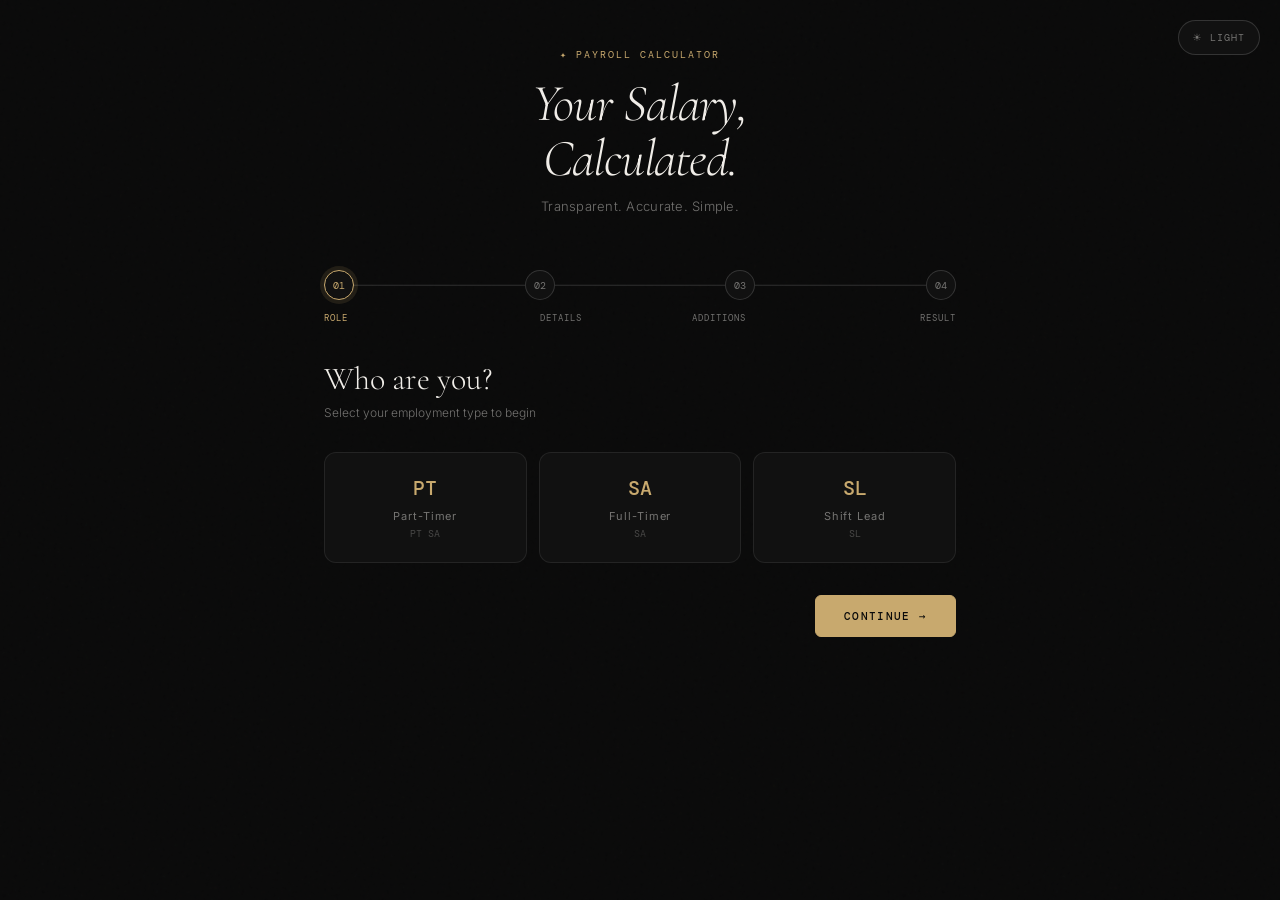
==== index.html @ e6679d88 "." ====
<!doctype html>
<html lang="ka" data-theme="dark">
  <head>
    <meta charset="UTF-8" />
    <meta name="viewport" content="width=device-width, initial-scale=1.0" />
    <title>Salary Calculator</title>
    <link href="styles.css" rel="stylesheet" />
    <script src="main.js"></script>
    <link
      href="https://fonts.googleapis.com/css2?family=DM+Mono:ital,wght@0,300;0,400;0,500;1,300&family=Cormorant+Garamond:ital,wght@0,300;0,400;0,600;1,300;1,400&family=Inter:wght@300;400;500&display=swap"
      rel="stylesheet"
    />
    <!-- <style>
  /* *, *::before, *::after { box-sizing: border-box; margin: 0; padding: 0; }

  /* ── DARK THEME ── */
  [data-theme="dark"] {
    --bg: #0a0a0a;
    --surface: #111111;
    --surface2: #181818;
    --border: rgba(255,255,255,0.08);
    --border2: rgba(255,255,255,0.15);
    --text: #f0ede8;
    --muted: rgba(240,237,232,0.45);
    --accent: #c8a96e;
    --accent-dim: rgba(200,169,110,0.12);
    --accent-border: rgba(200,169,110,0.3);
    --accent-text: #0a0a0a;
    --danger: #e06060;
    --success: #6ec88a;
    --toggle-bg: #222;
    --input-bg: #111111;
    --result-final-bg: #181818;
    --result-final-border: rgba(200,169,110,0.25);
  }

  /* ── LIGHT THEME ── */
  [data-theme="light"] {
    --bg: #f7f5f0;
    --surface: #ffffff;
    --surface2: #f0ede6;
    --border: rgba(0,0,0,0.08);
    --border2: rgba(0,0,0,0.16);
    --text: #1a1814;
    --muted: rgba(26,24,20,0.45);
    --accent: #9e7a3f;
    --accent-dim: rgba(158,122,63,0.10);
    --accent-border: rgba(158,122,63,0.3);
    --accent-text: #ffffff;
    --danger: #c0392b;
    --success: #27704a;
    --toggle-bg: #e8e4dc;
    --input-bg: #ffffff;
    --result-final-bg: #fdf9f2;
    --result-final-border: rgba(158,122,63,0.25);
  }

  html { font-size: 16px; }
  body {
    background: var(--bg);
    color: var(--text);
    font-family: 'Inter', sans-serif;
    min-height: 100vh;
    overflow-x: hidden;
    transition: background 0.3s ease, color 0.3s ease;
  }

  /* grain overlay */
  body::before {
    content: '';
    position: fixed; inset: 0; pointer-events: none; z-index: 0;
    background-image: url("data:image/svg+xml,%3Csvg viewBox='0 0 256 256' xmlns='http://www.w3.org/2000/svg'%3E%3Cfilter id='noise'%3E%3CfeTurbulence type='fractalNoise' baseFrequency='0.9' numOctaves='4' stitchTiles='stitch'/%3E%3C/filter%3E%3Crect width='100%25' height='100%25' filter='url(%23noise)' opacity='0.035'/%3E%3C/svg%3E");
    opacity: 0.5;
  }

  .app {
    max-width: 680px;
    margin: 0 auto;
    padding: 48px 24px 80px;
    position: relative;
    z-index: 1;
  }

  /* ── THEME TOGGLE ── */
  .theme-toggle {
    position: fixed;
    top: 20px; right: 20px;
    z-index: 100;
    background: var(--surface);
    border: 1px solid var(--border2);
    border-radius: 100px;
    padding: 8px 14px;
    display: flex;
    align-items: center;
    gap: 8px;
    cursor: pointer;
    font-family: 'DM Mono', monospace;
    font-size: 10px;
    letter-spacing: 0.1em;
    color: var(--muted);
    transition: all 0.2s ease;
    user-select: none;
  }
  .theme-toggle:hover { border-color: var(--accent-border); color: var(--accent); }
  .theme-toggle-icon { font-size: 13px; }

  /* ── HEADER ── */
  .header { text-align: center; margin-bottom: 56px; }
  .header-eyebrow {
    font-family: 'DM Mono', monospace;
    font-size: 10px; letter-spacing: 0.2em;
    color: var(--accent); text-transform: uppercase; margin-bottom: 16px;
  }
  .header-title {
    font-family: 'Cormorant Garamond', Georgia, serif;
    font-size: 52px; font-weight: 300; font-style: italic;
    line-height: 1.05; color: var(--text); letter-spacing: -0.02em;
  }
  .header-subtitle {
    margin-top: 12px; font-size: 13px;
    color: var(--muted); font-weight: 300; letter-spacing: 0.02em;
  }

  /* ── PROGRESS ── */
  .progress-bar {
    display: flex; align-items: center;
    margin-bottom: 12px; position: relative;
  }
  .progress-bar::before {
    content: ''; position: absolute;
    top: 50%; left: 0; right: 0; height: 1px;
    background: var(--border); transform: translateY(-50%); z-index: 0;
  }
  .step-dot {
    width: 30px; height: 30px; border-radius: 50%;
    border: 1px solid var(--border2); background: var(--surface);
    display: flex; align-items: center; justify-content: center;
    font-family: 'DM Mono', monospace; font-size: 10px; color: var(--muted);
    position: relative; z-index: 1; flex-shrink: 0;
    transition: all 0.3s ease;
    cursor: default;
  }
  .step-dot.clickable {
    cursor: pointer;
  }
  .step-dot.clickable:hover {
    border-color: var(--accent-border);
    color: var(--accent);
  }
  .step-dot.active {
    border-color: var(--accent); color: var(--accent);
    box-shadow: 0 0 0 4px var(--accent-dim);
  }
  .step-dot.done {
    border-color: var(--accent); background: var(--accent); color: var(--accent-text);
    cursor: pointer;
  }
  .step-line {
    flex: 1; height: 1px; background: var(--border);
    position: relative; z-index: 0; transition: background 0.3s ease;
  }
  .step-line.done { background: var(--accent-border); }
  .step-labels {
    display: flex; justify-content: space-between;
    margin-bottom: 36px;
  }
  .step-label {
    font-family: 'DM Mono', monospace; font-size: 9px;
    letter-spacing: 0.12em; color: var(--muted);
    text-transform: uppercase; text-align: center;
    flex: 1; transition: color 0.3s ease; cursor: default;
  }
  .step-label.clickable { cursor: pointer; }
  .step-label.clickable:hover { color: var(--accent); }
  .step-label.active { color: var(--accent); }
  .step-label:first-child { text-align: left; }
  .step-label:last-child { text-align: right; }

  /* ── STEPS ── */
  .step { display: none; animation: fadeUp 0.35s ease; }
  .step.active { display: block; }
  @keyframes fadeUp {
    from { opacity: 0; transform: translateY(12px); }
    to   { opacity: 1; transform: translateY(0); }
  }

  .step-title {
    font-family: 'Cormorant Garamond', Georgia, serif;
    font-size: 32px; font-weight: 300; color: var(--text);
    margin-bottom: 6px; line-height: 1.2;
  }
  .step-hint { font-size: 12px; color: var(--muted); margin-bottom: 32px; font-weight: 300; }

  /* ── ROLE CARDS ── */
  .option-grid { display: grid; grid-template-columns: repeat(3, 1fr); gap: 12px; margin-bottom: 32px; }
  .option-card {
    padding: 22px 16px; border: 1px solid var(--border);
    border-radius: 12px; background: var(--surface);
    cursor: pointer; text-align: center;
    transition: all 0.2s ease; position: relative; overflow: hidden;
  }
  .option-card::before {
    content: ''; position: absolute; inset: 0;
    background: var(--accent-dim); opacity: 0; transition: opacity 0.2s ease;
  }
  .option-card:hover { border-color: var(--border2); }
  .option-card:hover::before { opacity: 0.6; }
  .option-card.selected { border-color: var(--accent); background: var(--surface2); }
  .option-card.selected::before { opacity: 1; }
  .option-badge {
    font-family: 'DM Mono', monospace; font-size: 20px; font-weight: 500;
    color: var(--accent); display: block; margin-bottom: 8px; position: relative;
  }
  .option-label { font-size: 11px; color: var(--muted); letter-spacing: 0.08em; position: relative; }
  .option-sublabel { font-size: 10px; color: var(--muted); opacity: 0.55; margin-top: 4px; font-family: 'DM Mono', monospace; position: relative; }

  /* ── FIELDS ── */
  .field-group { margin-bottom: 24px; }
  .field-label {
    font-family: 'DM Mono', monospace; font-size: 10px;
    letter-spacing: 0.15em; color: var(--muted);
    text-transform: uppercase; display: block; margin-bottom: 10px;
  }
  .field-row { display: flex; gap: 12px; align-items: center; }

  input[type="number"], select {
    background: var(--input-bg);
    border: 1px solid var(--border2);
    border-radius: 6px; color: var(--text);
    font-family: 'DM Mono', monospace; font-size: 14px;
    padding: 10px 14px; width: 100%; outline: none;
    transition: border-color 0.2s ease, background 0.3s ease;
    -moz-appearance: textfield;
  }
  input[type="number"]::-webkit-outer-spin-button,
  input[type="number"]::-webkit-inner-spin-button { -webkit-appearance: none; }
  input[type="number"]:focus, select:focus { border-color: var(--accent); }
  input[type="number"]::placeholder { color: var(--muted); opacity: 0.7; }

  select {
    -webkit-appearance: none; appearance: none;
    background-image: url("data:image/svg+xml,%3Csvg xmlns='http://www.w3.org/2000/svg' width='12' height='8' viewBox='0 0 12 8'%3E%3Cpath d='M1 1l5 5 5-5' stroke='%23c8a96e' stroke-width='1.5' fill='none' stroke-linecap='round'/%3E%3C/svg%3E");
    background-repeat: no-repeat; background-position: right 14px center; cursor: pointer;
  }
  select option { background: var(--surface); }

  /* ── MONTH GRID ── */
  .month-selector { display: grid; grid-template-columns: repeat(4, 1fr); gap: 8px; margin-bottom: 28px; }
  .month-btn {
    padding: 11px 4px; border: 1px solid var(--border);
    border-radius: 6px; background: var(--surface);
    color: var(--muted); font-family: 'DM Mono', monospace;
    font-size: 9px; letter-spacing: 0.06em;
    text-align: center; cursor: pointer; transition: all 0.2s ease;
  }
  .month-btn:hover { border-color: var(--border2); color: var(--text); }
  .month-btn.selected { border-color: var(--accent); color: var(--accent); background: var(--accent-dim); }
  .month-btn .hours { display: block; font-size: 8px; opacity: 0.5; margin-top: 3px; }

  /* ── DIVIDER ── */
  .divider { border: none; border-top: 1px solid var(--border); margin: 28px 0; }

  /* ── TOGGLES ── */
  .toggle-row {
    display: flex; align-items: center; justify-content: space-between;
    padding: 14px 16px; border: 1px solid var(--border);
    border-radius: 6px; background: var(--surface);
    margin-bottom: 10px; cursor: pointer; transition: border-color 0.2s ease;
  }
  .toggle-row:hover { border-color: var(--border2); }
  .toggle-row.active { border-color: var(--accent-border); }
  .toggle-left { display: flex; flex-direction: column; gap: 2px; }
  .toggle-name { font-size: 13px; color: var(--text); font-weight: 400; }
  .toggle-meta { font-size: 10px; color: var(--muted); font-family: 'DM Mono', monospace; }
  .toggle-switch {
    width: 38px; height: 22px; border-radius: 11px;
    border: 1px solid var(--border2); background: var(--toggle-bg);
    position: relative; flex-shrink: 0; transition: all 0.2s ease;
  }
  .toggle-switch::after {
    content: ''; position: absolute;
    width: 16px; height: 16px; border-radius: 50%;
    background: var(--muted); top: 2px; left: 2px; transition: all 0.2s ease;
  }
  .toggle-row.active .toggle-switch { background: var(--accent-dim); border-color: var(--accent); }
  .toggle-row.active .toggle-switch::after { left: 18px; background: var(--accent); }

  /* ── ADDITIONS GRID ── */
  .additions-grid { display: grid; grid-template-columns: 1fr 1fr; gap: 12px; margin-bottom: 28px; }
  .addition-field {
    background: var(--surface); border: 1px solid var(--border);
    border-radius: 6px; padding: 14px; transition: border-color 0.2s ease;
  }
  .addition-field:focus-within { border-color: var(--accent-border); }
  .addition-field label {
    font-family: 'DM Mono', monospace; font-size: 9px;
    letter-spacing: 0.12em; color: var(--muted);
    text-transform: uppercase; display: block; margin-bottom: 6px;
  }
  .addition-field .rate { font-size: 9px; color: var(--accent); font-family: 'DM Mono', monospace; margin-bottom: 8px; display: block; }
  .addition-field input {
    border: none; background: transparent; padding: 0;
    font-size: 16px; font-weight: 300; width: 100%;
  }
  .addition-field input:focus { border: none; outline: none; }

  /* ── BUTTONS ── */
  .btn {
    display: inline-flex; align-items: center; gap: 8px;
    padding: 13px 28px; border-radius: 6px;
    font-family: 'DM Mono', monospace; font-size: 11px;
    letter-spacing: 0.12em; text-transform: uppercase;
    cursor: pointer; transition: all 0.2s ease; border: 1px solid;
  }
  .btn-primary { background: var(--accent); border-color: var(--accent); color: var(--accent-text); font-weight: 500; }
  .btn-primary:hover { opacity: 0.88; }
  .btn-primary:active { transform: scale(0.98); }
  .btn-ghost { background: transparent; border-color: var(--border2); color: var(--muted); }
  .btn-ghost:hover { color: var(--text); border-color: var(--accent-border); }
  .btn-row { display: flex; gap: 12px; margin-top: 8px; justify-content: flex-end; }

  /* ── RESULT CARD ── */
  .result-card {
    background: var(--surface); border: 1px solid var(--border);
    border-radius: 12px; overflow: hidden; margin-bottom: 20px;
  }
  .result-header {
    padding: 24px 24px 20px; border-bottom: 1px solid var(--border);
    display: flex; justify-content: space-between; align-items: flex-start;
  }
  .result-label {
    font-family: 'DM Mono', monospace; font-size: 10px;
    letter-spacing: 0.15em; color: var(--muted);
    text-transform: uppercase; margin-bottom: 4px;
  }
  .result-net-amount {
    font-family: 'Cormorant Garamond', Georgia, serif;
    font-size: 58px; font-weight: 300; font-style: italic;
    color: var(--accent); line-height: 1; letter-spacing: -0.02em;
  }
  .result-net-currency { font-size: 26px; margin-right: 3px; font-style: normal; }
  .result-gross {
    font-family: 'DM Mono', monospace; font-size: 11px;
    color: var(--muted); opacity: 0.45; margin-top: 7px;
    letter-spacing: 0.04em;
  }
  .result-body { padding: 20px 24px; }
  .result-row {
    display: flex; justify-content: space-between; align-items: center;
    padding: 8px 0; border-bottom: 1px solid var(--border);
  }
  .result-row:last-child { border-bottom: none; }
  .result-row-label { font-size: 12px; color: var(--muted); }
  .result-row-val { font-family: 'DM Mono', monospace; font-size: 12px; color: var(--text); }
  .result-row-val.negative { color: var(--danger); }
  .result-row-val.positive { color: var(--success); }

  /* Final amount row — styled to match the site */
  .result-final-row {
    margin-top: 12px;
    padding: 16px 20px;
    background: var(--result-final-bg);
    border: 1px solid var(--result-final-border);
    border-radius: 8px;
    display: flex; justify-content: space-between; align-items: center;
  }
  .result-final-label {
    font-family: 'DM Mono', monospace;
    font-size: 10px; letter-spacing: 0.15em;
    text-transform: uppercase; color: var(--muted);
  }
  .result-final-value {
    font-family: 'Cormorant Garamond', Georgia, serif;
    font-size: 28px; font-weight: 400; font-style: italic;
    color: var(--accent); letter-spacing: -0.01em;
  }

  /* ── CHIPS ── */
  .summary-chips { display: flex; flex-wrap: wrap; gap: 8px; margin-bottom: 24px; }
  .chip {
    padding: 6px 12px; border: 1px solid var(--border);
    border-radius: 100px; font-family: 'DM Mono', monospace;
    font-size: 10px; color: var(--muted); background: var(--surface); letter-spacing: 0.05em;
  }
  .chip.accent { border-color: var(--accent-border); color: var(--accent); background: var(--accent-dim); }

  /* ── PAYMENT INFO ── */
  .payment-info {
    background: var(--surface2); border: 1px solid var(--border);
    border-radius: 6px; padding: 16px 20px;
    display: flex; align-items: center; gap: 16px; margin-bottom: 20px;
  }
  .payment-icon { font-size: 20px; flex-shrink: 0; }
  .payment-date { font-family: 'Cormorant Garamond', Georgia, serif; font-size: 22px; font-weight: 400; color: var(--accent); }
  .payment-desc { font-size: 11px; color: var(--muted); margin-top: 2px; }

  /* ── EDIT SECTION ── */
  .edit-section {
    background: var(--surface); border: 1px solid var(--border);
    border-radius: 12px; padding: 20px 24px; margin-bottom: 20px;
  }
  .edit-section-title {
    font-family: 'DM Mono', monospace; font-size: 10px;
    letter-spacing: 0.15em; text-transform: uppercase;
    color: var(--muted); margin-bottom: 16px;
  }

  /* ── NOTE BOX ── */
  .note-box {
    background: var(--accent-dim); border: 1px solid var(--accent-border);
    border-radius: 6px; padding: 12px 16px;
    font-size: 11px; color: var(--accent); margin-bottom: 20px; line-height: 1.6;
  }

  .error { font-size: 11px; color: var(--danger); margin-top: 6px; font-family: 'DM Mono', monospace; } */
</style> -->
  </head>
  <body>
    <button class="theme-toggle" onclick="toggleTheme()" id="themeBtn">
      <span class="theme-toggle-icon" id="themeIcon">☀</span>
      <span id="themeLabel">LIGHT</span>
    </button>

    <div class="app">
      <div class="header">
        <div class="header-eyebrow">✦ Payroll Calculator</div>
        <div class="header-title">Your Salary,<br />Calculated.</div>
        <div class="header-subtitle">Transparent. Accurate. Simple.</div>
      </div>

      <div class="progress-bar">
        <div class="step-dot active" id="dot0" onclick="dotClick(0)">01</div>
        <div class="step-line" id="line0"></div>
        <div class="step-dot" id="dot1" onclick="dotClick(1)">02</div>
        <div class="step-line" id="line1"></div>
        <div class="step-dot" id="dot2" onclick="dotClick(2)">03</div>
        <div class="step-line" id="line2"></div>
        <div class="step-dot" id="dot3" onclick="dotClick(3)">04</div>
      </div>
      <div class="step-labels">
        <span class="step-label active" id="lbl0" onclick="dotClick(0)"
          >Role</span
        >
        <span class="step-label" id="lbl1" onclick="dotClick(1)">Details</span>
        <span class="step-label" id="lbl2" onclick="dotClick(2)"
          >Additions</span
        >
        <span class="step-label" id="lbl3" onclick="dotClick(3)">Result</span>
      </div>

      <!-- STEP 1: Role -->
      <div class="step active" id="step0">
        <div class="step-title">Who are you?</div>
        <div class="step-hint">Select your employment type to begin</div>
        <div class="option-grid">
          <div class="option-card" data-role="PT SA" onclick="selectRole(this)">
            <span class="option-badge">PT</span>
            <div class="option-label">Part-Timer</div>
            <div class="option-sublabel">PT SA</div>
          </div>
          <div class="option-card" data-role="SA" onclick="selectRole(this)">
            <span class="option-badge">SA</span>
            <div class="option-label">Full-Timer</div>
            <div class="option-sublabel">SA</div>
          </div>
          <div class="option-card" data-role="SL" onclick="selectRole(this)">
            <span class="option-badge">SL</span>
            <div class="option-label">Shift Lead</div>
            <div class="option-sublabel">SL</div>
          </div>
        </div>
        <div id="roleErr" class="error" style="display: none">
          Please select your role
        </div>
        <div class="btn-row">
          <button class="btn btn-primary" onclick="goStep(1)">
            Continue →
          </button>
        </div>
      </div>

      <!-- STEP 2: Details -->
      <div class="step" id="step1">
        <div class="step-title">Your Details</div>
        <div class="step-hint">Select your work month and seniority</div>
        <div class="field-group">
          <label class="field-label">Months at company</label>
          <div class="field-row">
            <input
              type="number"
              id="months"
              placeholder="e.g. 8"
              min="0"
              max="240"
              style="max-width: 160px"
            />
            <span
              style="
                font-size: 12px;
                color: var(--muted);
                font-family: &quot;DM Mono&quot;, monospace;
              "
              id="tierLabel"
            ></span>
          </div>
        </div>
        <div class="field-group">
          <label class="field-label">Calculating salary for</label>
          <div class="month-selector" id="monthGrid"></div>
        </div>
        <div id="detailErr" class="error" style="display: none">
          Please fill in all fields
        </div>
        <div class="btn-row">
          <button class="btn btn-ghost" onclick="setStep(0)">← Back</button>
          <button class="btn btn-primary" onclick="goStep(2)">
            Continue →
          </button>
        </div>
      </div>

      <!-- STEP 3: Additions -->
      <div class="step" id="step2">
        <div class="step-title">Additions & Benefits</div>
        <div class="step-hint">
          Enter hours for each addition type — leave blank or enter 0 if not
          applicable
        </div>
        <div class="field-group">
          <label class="field-label">Insurance</label>
          <div class="toggle-row" id="insToggle" onclick="toggleIns()">
            <div class="toggle-left">
              <span class="toggle-name">XL Insurance</span
              ><span class="toggle-meta">−33.00 GEL / month</span>
            </div>
            <div class="toggle-switch"></div>
          </div>
        </div>
        <div class="field-group">
          <label class="field-label">FitPass</label>
          <div class="toggle-row" style="justify-content: space-between">
            <div class="toggle-left">
              <span class="toggle-name">FitPass Subscriptions</span
              ><span class="toggle-meta"
                >−88.00 GEL / subscription / month</span
              >
            </div>
            <div class="fitpass-control">
              <button class="fitpass-btn" onclick="decrementFitpass()">
                −
              </button>
              <input
                type="number"
                id="fitpassCount"
                placeholder="0"
                min="0"
                style="
                  width: 50px;
                  flex-shrink: 0;
                  border: 1px solid var(--border2);
                  border-radius: 6px;
                  padding: 8px 4px;
                  background: var(--input-bg);
                  color: var(--text);
                  font-family: &quot;DM Mono&quot;, monospace;
                  text-align: center;
                "
              />
              <button class="fitpass-btn" onclick="incrementFitpass()">
                +
              </button>
            </div>
          </div>
        </div>
        <div class="field-group">
          <label class="field-label">Snap</label>
          <div class="toggle-row" style="justify-content: space-between">
            <div class="toggle-left">
              <span class="toggle-name">Snap Subscriptions</span
              ><span class="toggle-meta"
                >−149.00 GEL / subscription / month</span
              >
            </div>
            <div class="fitpass-control">
              <button class="fitpass-btn" onclick="decrementSnap()">−</button>
              <input
                type="number"
                id="snapCount"
                placeholder="0"
                min="0"
                style="
                  width: 50px;
                  flex-shrink: 0;
                  border: 1px solid var(--border2);
                  border-radius: 6px;
                  padding: 8px 4px;
                  background: var(--input-bg);
                  color: var(--text);
                  font-family: &quot;DM Mono&quot;, monospace;
                  text-align: center;
                "
              />
              <button class="fitpass-btn" onclick="incrementSnap()">+</button>
            </div>
          </div>
        </div>
        <div class="field-group">
          <label class="field-label">Unpaid Leaves</label>
          <div class="toggle-row" style="justify-content: space-between">
            <div class="toggle-left">
              <span class="toggle-name">Unpaid Leave Days</span
              ><span class="toggle-meta">−1 day / month</span>
            </div>
            <div class="fitpass-control">
              <button class="fitpass-btn" onclick="decrementUnpaidLeaves()">
                −
              </button>
              <input
                type="number"
                id="unpaidLeavesCount"
                placeholder="0"
                min="0"
                style="
                  width: 50px;
                  flex-shrink: 0;
                  border: 1px solid var(--border2);
                  border-radius: 6px;
                  padding: 8px 4px;
                  background: var(--input-bg);
                  color: var(--text);
                  font-family: &quot;DM Mono&quot;, monospace;
                  text-align: center;
                "
                onkeydown="handleUnpaidLeavesArrowKeys(event)"
              />
              <button class="fitpass-btn" onclick="incrementUnpaidLeaves()">
                +
              </button>
            </div>
          </div>
        </div>
        <hr class="divider" />
        <div class="field-group">
          <label class="field-label">Additional Hours</label>
          <div class="additions-grid">
            <div class="addition-field">
              <label>🌙 Night Hours</label>
              <span class="rate">hourly × 1.4</span>
              <input type="number" id="add_night" placeholder="0" min="0" />
            </div>
            <div class="addition-field">
              <label>🎌 Bank Holiday Hours</label>
              <span class="rate">hourly × 1.25</span>
              <input type="number" id="add_holiday" placeholder="0" min="0" />
            </div>
            <div class="addition-field">
              <label>🌙🎌 Holiday Night Hours</label>
              <span class="rate">hourly × 1.5</span>
              <input
                type="number"
                id="add_holidaynight"
                placeholder="0"
                min="0"
              />
            </div>
            <div class="addition-field">
              <label>⏱ Overtime Hours</label>
              <span class="rate">hourly × 2.0</span>
              <input type="number" id="add_ot" placeholder="0" min="0" />
            </div>
          </div>
        </div>
        <div class="btn-row">
          <button class="btn btn-ghost" onclick="setStep(1)">← Back</button>
          <button class="btn btn-primary" onclick="calculate()">
            Calculate ✦
          </button>
        </div>
      </div>

      <!-- STEP 4: Result -->
      <div class="step" id="step3">
        <div id="resultContent"></div>
      </div>
    </div>

    <!-- <script>
      const MONTHS = [
        {
          name: "იანვარი",
          short: "JAN",
          hours: 144,
          rates: [9.01, 9.73, 9.91],
        },
        {
          name: "თებერვალი",
          short: "FEB",
          hours: 160,
          rates: [8.11, 8.76, 8.92],
        },
        { name: "მარტი", short: "MAR", hours: 168, rates: [7.72, 8.34, 8.49] },
        { name: "აპრილი", short: "APR", hours: 152, rates: [8.54, 9.22, 9.39] },
        { name: "მაისი", short: "MAY", hours: 152, rates: [8.54, 9.22, 9.39] },
        { name: "ივნისი", short: "JUN", hours: 176, rates: [7.37, 7.96, 8.11] },
        { name: "ივლისი", short: "JUL", hours: 184, rates: [7.05, 7.61, 7.76] },
        {
          name: "აგვისტო",
          short: "AUG",
          hours: 160,
          rates: [8.11, 8.76, 8.92],
        },
        {
          name: "სექტემბერი",
          short: "SEP",
          hours: 176,
          rates: [7.37, 7.96, 8.11],
        },
        {
          name: "ოქტომბერი",
          short: "OCT",
          hours: 168,
          rates: [7.72, 8.34, 8.49],
        },
        {
          name: "ნოემბერი",
          short: "NOV",
          hours: 160,
          rates: [8.11, 8.76, 8.92],
        },
        {
          name: "დეკემბერი",
          short: "DEC",
          hours: 184,
          rates: [7.05, 7.61, 7.76],
        },
      ];
      const PAYMENT_DATES = [
        "12 თებერვალი",
        "12 მარტი",
        "10 აპრილი",
        "12 მაისი",
        "12 ივნისი",
        "10 ივლისი",
        "12 აგვისტო",
        "12 სექტემბერი",
        "12 ოქტომბერი",
        "12 ნოემბერი",
        "11 დეკემბერი",
        "12 იანვარი",
      ];
      const SA_NET = [1297.52, 1401, 1427],
        SA_GROSS = [1655, 1787, 1820];
      const SL_NET = [1687.2, 1805, 1805],
        SL_GROSS = [2152, 2302, 2302];

      let state = {
        role: null,
        months: null,
        monthIdx: null,
        insXL: false,
        fitpass: false,
        adds: {
          night: 0,
          holiday: 0,
          holidaynight: 0,
          ot: 0,
          otnight: 0,
          otholiday: 0,
          otholidaynight: 0,
        },
      };
      let maxVisited = 0;

      // ── THEME ──
      function toggleTheme() {
        const html = document.documentElement;
        const isDark = html.getAttribute("data-theme") === "dark";
        html.setAttribute("data-theme", isDark ? "light" : "dark");
        document.getElementById("themeIcon").textContent = isDark ? "☾" : "☀";
        document.getElementById("themeLabel").textContent = isDark
          ? "DARK"
          : "LIGHT";
        // Update select SVG arrow color
        const arrow = isDark
          ? "url(\"data:image/svg+xml,%3Csvg xmlns='http://www.w3.org/2000/svg' width='12' height='8' viewBox='0 0 12 8'%3E%3Cpath d='M1 1l5 5 5-5' stroke='%239e7a3f' stroke-width='1.5' fill='none' stroke-linecap='round'/%3E%3C/svg%3E\")"
          : "url(\"data:image/svg+xml,%3Csvg xmlns='http://www.w3.org/2000/svg' width='12' height='8' viewBox='0 0 12 8'%3E%3Cpath d='M1 1l5 5 5-5' stroke='%23c8a96e' stroke-width='1.5' fill='none' stroke-linecap='round'/%3E%3C/svg%3E\")";
        document
          .querySelectorAll("select")
          .forEach((s) => (s.style.backgroundImage = arrow));
      }

      // ── HELPERS ──
      function getTier(m) {
        return m <= 6 ? 0 : m <= 12 ? 1 : 2;
      }
      function getTierLabel(m) {
        return m <= 6 ? "0–6 months" : m <= 12 ? "7–12 months" : "13+ months";
      }

      function buildMonthGrid() {
        const g = document.getElementById("monthGrid");
        g.innerHTML = "";
        MONTHS.forEach((m, i) => {
          const d = document.createElement("div");
          d.className = "month-btn" + (state.monthIdx === i ? " selected" : "");
          d.innerHTML = `${m.short}<span class="hours">${state.role === "PT SA" ? m.hours / 2 : m.hours}h</span>`;
          d.onclick = () => {
            document
              .querySelectorAll(".month-btn")
              .forEach((b) => b.classList.remove("selected"));
            d.classList.add("selected");
            state.monthIdx = i;
          };
          g.appendChild(d);
        });
      }

      function selectRole(el) {
        document
          .querySelectorAll(".option-card")
          .forEach((c) => c.classList.remove("selected"));
        el.classList.add("selected");
        state.role = el.dataset.role;
        document.getElementById("roleErr").style.display = "none";
      }

      function toggleIns() {
        state.insXL = !state.insXL;
        document
          .getElementById("insToggle")
          .classList.toggle("active", state.insXL);
      }
      function toggleFit() {
        state.fitpass = !state.fitpass;
        document
          .getElementById("fitToggle")
          .classList.toggle("active", state.fitpass);
      }

      document.getElementById("months").addEventListener("input", function () {
        const v = parseInt(this.value);
        if (!isNaN(v) && v >= 0) {
          state.months = v;
          document.getElementById("tierLabel").textContent =
            "→ " + getTierLabel(v);
        } else {
          document.getElementById("tierLabel").textContent = "";
        }
      });

      // ── NAVIGATION ──
      function dotClick(n) {
        // Only allow clicking steps already visited
        if (n <= maxVisited) setStep(n);
      }

      function goStep(n) {
        if (n === 1) {
          if (!state.role) {
            document.getElementById("roleErr").style.display = "block";
            return;
          }
          buildMonthGrid();
        }
        if (n === 2) {
          const m = parseInt(document.getElementById("months").value);
          if (isNaN(m) || m < 0 || state.monthIdx === null) {
            document.getElementById("detailErr").style.display = "block";
            return;
          }
          state.months = m;
          document.getElementById("detailErr").style.display = "none";
        }
        if (n > maxVisited) maxVisited = n;
        setStep(n);
      }

      function setStep(n) {
        document
          .querySelectorAll(".step")
          .forEach((s, i) => s.classList.toggle("active", i === n));
        [0, 1, 2, 3].forEach((i) => {
          const dot = document.getElementById("dot" + i),
            lbl = document.getElementById("lbl" + i);
          dot.classList.remove("active", "done", "clickable");
          lbl.classList.remove("active", "clickable");

          if (i < n) {
            dot.classList.add("done");
            dot.textContent = "✓";
            if (i <= maxVisited) {
              dot.classList.add("clickable");
              lbl.classList.add("clickable");
            }
          } else if (i === n) {
            dot.classList.add("active");
            dot.textContent = String(i + 1).padStart(2, "0");
            lbl.classList.add("active");
          } else {
            dot.textContent = String(i + 1).padStart(2, "0");
            if (i <= maxVisited) {
              dot.classList.add("clickable");
              lbl.classList.add("clickable");
            }
          }

          if (i < 3)
            document.getElementById("line" + i).classList.toggle("done", i < n);
        });
      }

      // ── CALCULATION ──
      function getHourlyRate() {
        const tier = getTier(state.months),
          m = MONTHS[state.monthIdx];
        if (state.role === "SA" || state.role === "PT SA") return m.rates[tier];
        return (tier === 0 ? SL_NET[0] : SL_NET[1]) / m.hours;
      }
      function getBaseSalary() {
        const tier = getTier(state.months);
        if (state.role === "SA") return SA_NET[tier];
        if (state.role === "PT SA") return SA_NET[tier] * 0.5;
        return tier === 0 ? SL_NET[0] : SL_NET[1];
      }
      function getGrossSalary() {
        const tier = getTier(state.months);
        if (state.role === "SA") return SA_GROSS[tier];
        if (state.role === "SL") return tier === 0 ? SL_GROSS[0] : SL_GROSS[1];
        return null;
      }

      function getVal(id) {
        return parseFloat(document.getElementById(id).value) || 0;
      }

      function calculate() {
        state.adds.night = getVal("add_night");
        state.adds.holiday = getVal("add_holiday");
        state.adds.holidaynight = getVal("add_holidaynight");
        state.adds.ot = getVal("add_ot");
        state.adds.otnight = getVal("add_otnight");
        state.adds.otholiday = getVal("add_otholiday");
        state.adds.otholidaynight = getVal("add_otholidaynight");

        const base = getBaseSalary(),
          hourly = getHourlyRate(),
          m = MONTHS[state.monthIdx],
          gross = getGrossSalary();

        const nightAmt = state.adds.night * hourly * 1.4;
        const holidayAmt = state.adds.holiday * hourly * 1.25;
        const holidaynightAmt = state.adds.holidaynight * hourly * 1.5;
        const otAmt = state.adds.ot * hourly * 2.0;
        const otnightAmt = state.adds.otnight * hourly * 3.4;
        const otholidayAmt = state.adds.otholiday * hourly * 3.25;
        const otholidaynightAmt = state.adds.otholidaynight * hourly * 3.5;

        const totalAdds =
          nightAmt +
          holidayAmt +
          holidaynightAmt +
          otAmt +
          otnightAmt +
          otholidayAmt +
          otholidaynightAmt;
        const deductions = (state.insXL ? 33 : 0) + (state.fitpass ? 88 : 0);
        const total = base + totalAdds - deductions;

        renderResult(base, gross, hourly, totalAdds, deductions, total, m, {
          nightAmt,
          holidayAmt,
          holidaynightAmt,
          otAmt,
          otnightAmt,
          otholidayAmt,
          otholidaynightAmt,
        });
        if (3 > maxVisited) maxVisited = 3;
        setStep(3);
      }

      function renderResult(
        base,
        gross,
        hourly,
        totalAdds,
        deductions,
        total,
        m,
        adds,
      ) {
        const payDate = PAYMENT_DATES[state.monthIdx];
        const tierStr = getTierLabel(state.months);
        const hoursUsed = state.role === "PT SA" ? m.hours / 2 : m.hours;

        const grossLine = gross
          ? `<div class="result-gross">GROSS ₾${gross.toLocaleString("en", { minimumFractionDigits: 2, maximumFractionDigits: 2 })} · before tax</div>`
          : "";

        const addDefs = [
          { label: "🌙 Night", val: adds.nightAmt },
          { label: "🎌 Bank Holiday", val: adds.holidayAmt },
          { label: "🌙🎌 Holiday Night", val: adds.holidaynightAmt },
          { label: "⏱ Overtime", val: adds.otAmt },
          { label: "⏱🌙 Overtime Night", val: adds.otnightAmt },
          { label: "⏱🎌 Overtime Holiday", val: adds.otholidayAmt },
          {
            label: "⏱🌙🎌 Overtime Holiday Night",
            val: adds.otholidaynightAmt,
          },
        ];
        const addRows = addDefs
          .filter((a) => a.val > 0)
          .map(
            (a) =>
              `<div class="result-row"><span class="result-row-label">${a.label}</span><span class="result-row-val positive">+${a.val.toFixed(2)} ₾</span></div>`,
          )
          .join("");

        document.getElementById("resultContent").innerHTML = `
      <div class="step-title" style="margin-bottom:6px">Your Salary</div>
      <div class="step-hint" style="margin-bottom:20px">For ${m.name} — paid on ${payDate}</div>

      <div class="summary-chips">
        <span class="chip accent">${state.role}</span>
        <span class="chip">${tierStr}</span>
        <span class="chip">${m.name} · ${hoursUsed}h</span>
        <span class="chip">${hourly.toFixed(4)} ₾/h</span>
      </div>

      <div class="payment-info">
        <span class="payment-icon">📅</span>
        <div>
          <div class="payment-date">${payDate}</div>
          <div class="payment-desc">Expected payment date · may shift if weekend or Georgian public holiday</div>
        </div>
      </div>

      <div class="result-card">
        <div class="result-header">
          <div>
            <div class="result-label">Net Pay</div>
            <div class="result-net-amount"><span class="result-net-currency">₾</span>${total.toFixed(2)}</div>
            ${grossLine}
          </div>
          <div style="text-align:right">
            <div class="result-label">Base (net)</div>
            <div style="font-family:'DM Mono',monospace;font-size:16px;color:var(--text)">${base.toFixed(2)} ₾</div>
          </div>
        </div>
        <div class="result-body">
          <div class="result-row"><span class="result-row-label">Base Salary</span><span class="result-row-val">${base.toFixed(2)} ₾</span></div>
          ${addRows}
          ${totalAdds > 0 ? `<div class="result-row"><span class="result-row-label">Total Additions</span><span class="result-row-val positive">+${totalAdds.toFixed(2)} ₾</span></div>` : ""}
          ${state.insXL ? `<div class="result-row"><span class="result-row-label">XL Insurance</span><span class="result-row-val negative">−33.00 ₾</span></div>` : ""}
          ${state.fitpass ? `<div class="result-row"><span class="result-row-label">FitPass</span><span class="result-row-val negative">−88.00 ₾</span></div>` : ""}
          <div class="result-final-row">
            <span class="result-final-label">Final Amount</span>
            <span class="result-final-value">₾${total.toFixed(2)}</span>
          </div>
        </div>
      </div>

      <div class="edit-section">
        <div class="edit-section-title">Edit Deductions</div>
        <div class="toggle-row ${state.insXL ? "active" : ""}" id="resInsToggle"
          onclick="state.insXL=!state.insXL;document.getElementById('resInsToggle').classList.toggle('active',state.insXL);calculate();">
          <div class="toggle-left"><span class="toggle-name">XL Insurance</span><span class="toggle-meta">−33.00 GEL / month</span></div>
          <div class="toggle-switch"></div>
        </div>
        <div class="toggle-row ${state.fitpass ? "active" : ""}" id="resFitToggle"
          onclick="state.fitpass=!state.fitpass;document.getElementById('resFitToggle').classList.toggle('active',state.fitpass);calculate();">
          <div class="toggle-left"><span class="toggle-name">FitPass Subscription</span><span class="toggle-meta">−88.00 GEL / month</span></div>
          <div class="toggle-switch"></div>
        </div>
      </div>

      <div class="note-box">
        ✦ Payment date may be moved earlier if it falls on a Saturday, Sunday, or Georgian public holiday.
      </div>

      <div class="btn-row">
        <button class="btn btn-ghost" onclick="setStep(2)">← Edit Additions</button>
        <button class="btn btn-primary" onclick="resetAll()">New Calculation ✦</button>
      </div>
    `;
      }

      function resetAll() {
        state = {
          role: null,
          months: null,
          monthIdx: null,
          insXL: false,
          fitpass: false,
          adds: {},
        };
        maxVisited = 0;
        document
          .querySelectorAll(".option-card")
          .forEach((c) => c.classList.remove("selected"));
        document.getElementById("months").value = "";
        document.getElementById("tierLabel").textContent = "";
        document.getElementById("insToggle").classList.remove("active");
        document.getElementById("fitToggle").classList.remove("active");
        [
          "add_night",
          "add_holiday",
          "add_holidaynight",
          "add_ot",
          "add_otnight",
          "add_otholiday",
          "add_otholidaynight",
        ].forEach((id) => {
          const el = document.getElementById(id);
          if (el) el.value = "";
        });
        setStep(0);
      }
    </script> -->
  </body>
</html>
---- styles.css ----
*,
*::before,
*::after {
  box-sizing: border-box;
  margin: 0;
  padding: 0;
}

/* ── DARK THEME ── */
[data-theme="dark"] {
  --bg: #0a0a0a;
  --surface: #111111;
  --surface2: #181818;
  --border: rgba(255, 255, 255, 0.08);
  --border2: rgba(255, 255, 255, 0.15);
  --text: #f0ede8;
  --muted: rgba(240, 237, 232, 0.45);
  --accent: #c8a96e;
  --accent-dim: rgba(200, 169, 110, 0.12);
  --accent-border: rgba(200, 169, 110, 0.3);
  --accent-text: #0a0a0a;
  --danger: #e06060;
  --success: #6ec88a;
  --toggle-bg: #222;
  --input-bg: #111111;
  --result-final-bg: #181818;
  --result-final-border: rgba(200, 169, 110, 0.25);
}

/* ── LIGHT THEME ── */
[data-theme="light"] {
  --bg: #f7f5f0;
  --surface: #ffffff;
  --surface2: #f0ede6;
  --border: rgba(0, 0, 0, 0.08);
  --border2: rgba(0, 0, 0, 0.16);
  --text: #1a1814;
  --muted: rgba(26, 24, 20, 0.45);
  --accent: #9e7a3f;
  --accent-dim: rgba(158, 122, 63, 0.1);
  --accent-border: rgba(158, 122, 63, 0.3);
  --accent-text: #ffffff;
  --danger: #c0392b;
  --success: #27704a;
  --toggle-bg: #e8e4dc;
  --input-bg: #ffffff;
  --result-final-bg: #fdf9f2;
  --result-final-border: rgba(158, 122, 63, 0.25);
}

html {
  font-size: 16px;
}
body {
  background: var(--bg);
  color: var(--text);
  font-family: "Inter", sans-serif;
  min-height: 100vh;
  overflow-x: hidden;
  transition:
    background 0.3s ease,
    color 0.3s ease;
}

/* grain overlay */
body::before {
  content: "";
  position: fixed;
  inset: 0;
  pointer-events: none;
  z-index: 0;
  background-image: url("data:image/svg+xml,%3Csvg viewBox='0 0 256 256' xmlns='http://www.w3.org/2000/svg'%3E%3Cfilter id='noise'%3E%3CfeTurbulence type='fractalNoise' baseFrequency='0.9' numOctaves='4' stitchTiles='stitch'/%3E%3C/filter%3E%3Crect width='100%25' height='100%25' filter='url(%23noise)' opacity='0.035'/%3E%3C/svg%3E");
  opacity: 0.5;
}

.app {
  max-width: 680px;
  margin: 0 auto;
  padding: 48px 24px 80px;
  position: relative;
  z-index: 1;
}

/* ── THEME TOGGLE ── */
.theme-toggle {
  position: fixed;
  top: 20px;
  right: 20px;
  z-index: 100;
  background: var(--surface);
  border: 1px solid var(--border2);
  border-radius: 100px;
  padding: 8px 14px;
  display: flex;
  align-items: center;
  gap: 8px;
  cursor: pointer;
  font-family: "DM Mono", monospace;
  font-size: 10px;
  letter-spacing: 0.1em;
  color: var(--muted);
  transition: all 0.2s ease;
  user-select: none;
}
.theme-toggle:hover {
  border-color: var(--accent-border);
  color: var(--accent);
}
.theme-toggle-icon {
  font-size: 13px;
}

/* ── HEADER ── */
.header {
  text-align: center;
  margin-bottom: 56px;
}
.header-eyebrow {
  font-family: "DM Mono", monospace;
  font-size: 10px;
  letter-spacing: 0.2em;
  color: var(--accent);
  text-transform: uppercase;
  margin-bottom: 16px;
}
.header-title {
  font-family: "Cormorant Garamond", Georgia, serif;
  font-size: 52px;
  font-weight: 300;
  font-style: italic;
  line-height: 1.05;
  color: var(--text);
  letter-spacing: -0.02em;
}
.header-subtitle {
  margin-top: 12px;
  font-size: 13px;
  color: var(--muted);
  font-weight: 300;
  letter-spacing: 0.02em;
}

/* ── PROGRESS ── */
.progress-bar {
  display: flex;
  align-items: center;
  margin-bottom: 12px;
  position: relative;
}
.progress-bar::before {
  content: "";
  position: absolute;
  top: 50%;
  left: 0;
  right: 0;
  height: 1px;
  background: var(--border);
  transform: translateY(-50%);
  z-index: 0;
}
.step-dot {
  width: 30px;
  height: 30px;
  border-radius: 50%;
  border: 1px solid var(--border2);
  background: var(--surface);
  display: flex;
  align-items: center;
  justify-content: center;
  font-family: "DM Mono", monospace;
  font-size: 10px;
  color: var(--muted);
  position: relative;
  z-index: 1;
  flex-shrink: 0;
  transition: all 0.3s ease;
  cursor: default;
}
.step-dot.clickable {
  cursor: pointer;
}
.step-dot.clickable:hover {
  border-color: var(--accent-border);
  color: var(--accent);
}
.step-dot.active {
  border-color: var(--accent);
  color: var(--accent);
  box-shadow: 0 0 0 4px var(--accent-dim);
}
.step-dot.done {
  border-color: var(--accent);
  background: var(--accent);
  color: var(--accent-text);
  cursor: pointer;
}
.step-line {
  flex: 1;
  height: 1px;
  background: var(--border);
  position: relative;
  z-index: 0;
  transition: background 0.3s ease;
}
.step-line.done {
  background: var(--accent-border);
}
.step-labels {
  display: flex;
  justify-content: space-between;
  margin-bottom: 36px;
}
.step-label {
  font-family: "DM Mono", monospace;
  font-size: 9px;
  letter-spacing: 0.12em;
  color: var(--muted);
  text-transform: uppercase;
  text-align: center;
  flex: 1;
  transition: color 0.3s ease;
  cursor: default;
}
.step-label.clickable {
  cursor: pointer;
}
.step-label.clickable:hover {
  color: var(--accent);
}
.step-label.active {
  color: var(--accent);
}
.step-label:first-child {
  text-align: left;
}
.step-label:last-child {
  text-align: right;
}

/* ── STEPS ── */
.step {
  display: none;
  animation: fadeUp 0.35s ease;
}
.step.active {
  display: block;
}
@keyframes fadeUp {
  from {
    opacity: 0;
    transform: translateY(12px);
  }
  to {
    opacity: 1;
    transform: translateY(0);
  }
}

.step-title {
  font-family: "Cormorant Garamond", Georgia, serif;
  font-size: 32px;
  font-weight: 300;
  color: var(--text);
  margin-bottom: 6px;
  line-height: 1.2;
}
.step-hint {
  font-size: 12px;
  color: var(--muted);
  margin-bottom: 32px;
  font-weight: 300;
}

/* ── ROLE CARDS ── */
.option-grid {
  display: grid;
  grid-template-columns: repeat(3, 1fr);
  gap: 12px;
  margin-bottom: 32px;
}
.option-card {
  padding: 22px 16px;
  border: 1px solid var(--border);
  border-radius: 12px;
  background: var(--surface);
  cursor: pointer;
  text-align: center;
  transition: all 0.2s ease;
  position: relative;
  overflow: hidden;
}
.option-card::before {
  content: "";
  position: absolute;
  inset: 0;
  background: var(--accent-dim);
  opacity: 0;
  transition: opacity 0.2s ease;
}
.option-card:hover {
  border-color: var(--border2);
}
.option-card:hover::before {
  opacity: 0.6;
}
.option-card.selected {
  border-color: var(--accent);
  background: var(--surface2);
}
.option-card.selected::before {
  opacity: 1;
}
.option-badge {
  font-family: "DM Mono", monospace;
  font-size: 20px;
  font-weight: 500;
  color: var(--accent);
  display: block;
  margin-bottom: 8px;
  position: relative;
}
.option-label {
  font-size: 11px;
  color: var(--muted);
  letter-spacing: 0.08em;
  position: relative;
}
.option-sublabel {
  font-size: 10px;
  color: var(--muted);
  opacity: 0.55;
  margin-top: 4px;
  font-family: "DM Mono", monospace;
  position: relative;
}

/* ── FIELDS ── */
.field-group {
  margin-bottom: 24px;
}
.field-label {
  font-family: "DM Mono", monospace;
  font-size: 10px;
  letter-spacing: 0.15em;
  color: var(--muted);
  text-transform: uppercase;
  display: block;
  margin-bottom: 10px;
}
.field-row {
  display: flex;
  gap: 12px;
  align-items: center;
}

input[type="number"],
select {
  background: var(--input-bg);
  border: 1px solid var(--border2);
  border-radius: 6px;
  color: var(--text);
  font-family: "DM Mono", monospace;
  font-size: 14px;
  padding: 10px 14px;
  width: 100%;
  outline: none;
  transition:
    border-color 0.2s ease,
    background 0.3s ease;
  -moz-appearance: textfield;
}
input[type="number"]::-webkit-outer-spin-button,
input[type="number"]::-webkit-inner-spin-button {
  -webkit-appearance: none;
}
input[type="number"]:focus,
select:focus {
  border-color: var(--accent);
}
input[type="number"]::placeholder {
  color: var(--muted);
  opacity: 0.7;
}

select {
  -webkit-appearance: none;
  appearance: none;
  background-image: url("data:image/svg+xml,%3Csvg xmlns='http://www.w3.org/2000/svg' width='12' height='8' viewBox='0 0 12 8'%3E%3Cpath d='M1 1l5 5 5-5' stroke='%23c8a96e' stroke-width='1.5' fill='none' stroke-linecap='round'/%3E%3C/svg%3E");
  background-repeat: no-repeat;
  background-position: right 14px center;
  cursor: pointer;
}
select option {
  background: var(--surface);
}

/* ── MONTH GRID ── */
.month-selector {
  display: grid;
  grid-template-columns: repeat(4, 1fr);
  gap: 8px;
  margin-bottom: 28px;
}
.month-btn {
  padding: 11px 4px;
  border: 1px solid var(--border);
  border-radius: 6px;
  background: var(--surface);
  color: var(--muted);
  font-family: "DM Mono", monospace;
  font-size: 9px;
  letter-spacing: 0.06em;
  text-align: center;
  cursor: pointer;
  transition: all 0.2s ease;
}
.month-btn:hover {
  border-color: var(--border2);
  color: var(--text);
}
.month-btn.selected {
  border-color: var(--accent);
  color: var(--accent);
  background: var(--accent-dim);
}
.month-btn .hours {
  display: block;
  font-size: 8px;
  opacity: 0.5;
  margin-top: 3px;
}

/* ── DIVIDER ── */
.divider {
  border: none;
  border-top: 1px solid var(--border);
  margin: 28px 0;
}

/* ── TOGGLES ── */
.toggle-row {
  display: flex;
  align-items: center;
  justify-content: space-between;
  padding: 14px 16px;
  border: 1px solid var(--border);
  border-radius: 6px;
  background: var(--surface);
  margin-bottom: 10px;
  cursor: pointer;
  transition: border-color 0.2s ease;
}
.toggle-row:hover {
  border-color: var(--border2);
}
.toggle-row.active {
  border-color: var(--accent-border);
}
.toggle-left {
  display: flex;
  flex-direction: column;
  gap: 2px;
}
.toggle-name {
  font-size: 13px;
  color: var(--text);
  font-weight: 400;
}
.toggle-meta {
  font-size: 10px;
  color: var(--muted);
  font-family: "DM Mono", monospace;
}
.toggle-switch {
  width: 38px;
  height: 22px;
  border-radius: 11px;
  border: 1px solid var(--border2);
  background: var(--toggle-bg);
  position: relative;
  flex-shrink: 0;
  transition: all 0.2s ease;
}
.toggle-switch::after {
  content: "";
  position: absolute;
  width: 16px;
  height: 16px;
  border-radius: 50%;
  background: var(--muted);
  top: 2px;
  left: 2px;
  transition: all 0.2s ease;
}
.toggle-row.active .toggle-switch {
  background: var(--accent-dim);
  border-color: var(--accent);
}
.toggle-row.active .toggle-switch::after {
  left: 18px;
  background: var(--accent);
}

/* ── ADDITIONS GRID ── */
.additions-grid {
  display: grid;
  grid-template-columns: 1fr 1fr;
  gap: 12px;
  margin-bottom: 28px;
}
.addition-field {
  background: var(--surface);
  border: 1px solid var(--border);
  border-radius: 6px;
  padding: 14px;
  transition: border-color 0.2s ease;
}
.addition-field:focus-within {
  border-color: var(--accent-border);
}
.addition-field label {
  font-family: "DM Mono", monospace;
  font-size: 9px;
  letter-spacing: 0.12em;
  color: var(--muted);
  text-transform: uppercase;
  display: block;
  margin-bottom: 6px;
}
.addition-field .rate {
  font-size: 9px;
  color: var(--accent);
  font-family: "DM Mono", monospace;
  margin-bottom: 8px;
  display: block;
}
.addition-field input {
  border: none;
  background: transparent;
  padding: 0;
  font-size: 16px;
  font-weight: 300;
  width: 100%;
}
.addition-field input:focus {
  border: none;
  outline: none;
}

/* ── BUTTONS ── */
.btn {
  display: inline-flex;
  align-items: center;
  gap: 8px;
  padding: 13px 28px;
  border-radius: 6px;
  font-family: "DM Mono", monospace;
  font-size: 11px;
  letter-spacing: 0.12em;
  text-transform: uppercase;
  cursor: pointer;
  transition: all 0.2s ease;
  border: 1px solid;
}
.btn-primary {
  background: var(--accent);
  border-color: var(--accent);
  color: var(--accent-text);
  font-weight: 500;
}
.btn-primary:hover {
  opacity: 0.88;
}
.btn-primary:active {
  transform: scale(0.98);
}
.btn-ghost {
  background: transparent;
  border-color: var(--border2);
  color: var(--muted);
}
.btn-ghost:hover {
  color: var(--text);
  border-color: var(--accent-border);
}
.btn-row {
  display: flex;
  gap: 12px;
  margin-top: 8px;
  justify-content: flex-end;
}

/* ── RESULT CARD ── */
.result-card {
  background: var(--surface);
  border: 1px solid var(--border);
  border-radius: 12px;
  overflow: hidden;
  margin-bottom: 20px;
}
.result-header {
  padding: 24px 24px 20px;
  border-bottom: 1px solid var(--border);
  display: flex;
  justify-content: space-between;
  align-items: flex-start;
}
.result-label {
  font-family: "DM Mono", monospace;
  font-size: 10px;
  letter-spacing: 0.15em;
  color: var(--muted);
  text-transform: uppercase;
  margin-bottom: 4px;
}
.result-net-amount {
  font-family: "Cormorant Garamond", Georgia, serif;
  font-size: 58px;
  font-weight: 300;
  font-style: italic;
  color: var(--accent);
  line-height: 1;
  letter-spacing: -0.02em;
}
.result-net-currency {
  font-size: 26px;
  margin-right: 3px;
  font-style: normal;
}
.result-gross {
  font-family: "DM Mono", monospace;
  font-size: 11px;
  color: var(--muted);
  opacity: 0.45;
  margin-top: 7px;
  letter-spacing: 0.04em;
}
.result-body {
  padding: 20px 24px;
}
.result-row {
  display: flex;
  justify-content: space-between;
  align-items: center;
  padding: 8px 0;
  border-bottom: 1px solid var(--border);
}
.result-row:last-child {
  border-bottom: none;
}
.result-row-label {
  font-size: 12px;
  color: var(--muted);
}
.result-row-val {
  font-family: "DM Mono", monospace;
  font-size: 12px;
  color: var(--text);
}
.result-row-val.negative {
  color: var(--danger);
}
.result-row-val.positive {
  color: var(--success);
}

/* Final amount row — styled to match the site */
.result-final-row {
  margin-top: 12px;
  padding: 16px 20px;
  background: var(--result-final-bg);
  border: 1px solid var(--result-final-border);
  border-radius: 8px;
  display: flex;
  justify-content: space-between;
  align-items: center;
}
.result-final-label {
  font-family: "DM Mono", monospace;
  font-size: 10px;
  letter-spacing: 0.15em;
  text-transform: uppercase;
  color: var(--muted);
}
.result-final-value {
  font-family: "Cormorant Garamond", Georgia, serif;
  font-size: 28px;
  font-weight: 400;
  font-style: italic;
  color: var(--accent);
  letter-spacing: -0.01em;
}

/* ── CHIPS ── */
.summary-chips {
  display: flex;
  flex-wrap: wrap;
  gap: 8px;
  margin-bottom: 24px;
}
.chip {
  padding: 6px 12px;
  border: 1px solid var(--border);
  border-radius: 100px;
  font-family: "DM Mono", monospace;
  font-size: 10px;
  color: var(--muted);
  background: var(--surface);
  letter-spacing: 0.05em;
}
.chip.accent {
  border-color: var(--accent-border);
  color: var(--accent);
  background: var(--accent-dim);
}

/* ── PAYMENT INFO ── */
.payment-info {
  background: var(--surface2);
  border: 1px solid var(--border);
  border-radius: 6px;
  padding: 16px 20px;
  display: flex;
  align-items: center;
  gap: 16px;
  margin-bottom: 20px;
}
.payment-icon {
  font-size: 20px;
  flex-shrink: 0;
}
.payment-date {
  font-family: "Cormorant Garamond", Georgia, serif;
  font-size: 22px;
  font-weight: 400;
  color: var(--accent);
}
.payment-desc {
  font-size: 11px;
  color: var(--muted);
  margin-top: 2px;
}

/* ── EDIT SECTION ── */
.edit-section {
  background: var(--surface);
  border: 1px solid var(--border);
  border-radius: 12px;
  padding: 20px 24px;
  margin-bottom: 20px;
}
.edit-section-title {
  font-family: "DM Mono", monospace;
  font-size: 10px;
  letter-spacing: 0.15em;
  text-transform: uppercase;
  color: var(--muted);
  margin-bottom: 16px;
}

/* ── NOTE BOX ── */
.note-box {
  background: var(--accent-dim);
  border: 1px solid var(--accent-border);
  border-radius: 6px;
  padding: 12px 16px;
  font-size: 11px;
  color: var(--accent);
  margin-bottom: 20px;
  line-height: 1.6;
}

.error {
  font-size: 11px;
  color: var(--danger);
  margin-top: 6px;
  font-family: "DM Mono", monospace;
}

/* ── FITPASS CONTROL ── */
.fitpass-control {
  display: flex;
  align-items: center;
  gap: 6px;
}
.fitpass-btn {
  width: 32px;
  height: 32px;
  border: 1px solid var(--border2);
  border-radius: 6px;
  background: var(--surface);
  color: var(--text);
  font-family: "DM Mono", monospace;
  font-size: 14px;
  font-weight: 500;
  cursor: pointer;
  transition: all 0.2s ease;
  display: flex;
  align-items: center;
  justify-content: center;
  padding: 0;
}
.fitpass-btn:hover {
  border-color: var(--accent-border);
  color: var(--accent);
}
.fitpass-btn:active {
  transform: scale(0.95);
}
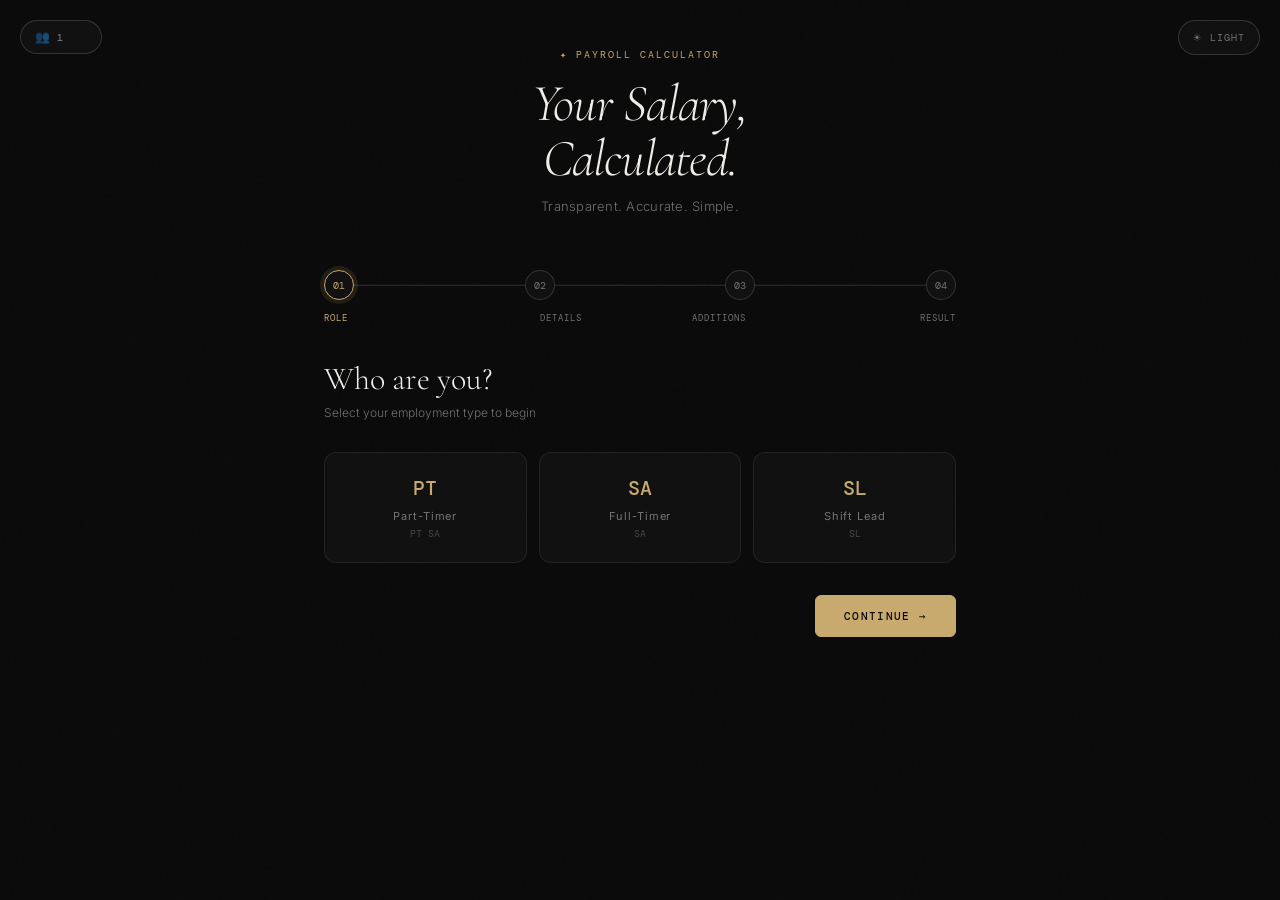
==== commit 9de771f7: "guest count guest counter added still kind of demo, hoping it works" ====
--- a/index.html
+++ b/index.html
@@ -416,6 +416,11 @@
 </style> -->
   </head>
   <body>
+    <div class="visitor-counter">
+      <span class="visitor-icon">👥</span>
+      <span class="visitor-count" id="visitorCount">0</span>
+    </div>
+
     <button class="theme-toggle" onclick="toggleTheme()" id="themeBtn">
       <span class="theme-toggle-icon" id="themeIcon">☀</span>
       <span id="themeLabel">LIGHT</span>
@@ -599,6 +604,7 @@
                   font-family: &quot;DM Mono&quot;, monospace;
                   text-align: center;
                 "
+                onkeydown="handleSnapArrowKeys(event)"
               />
               <button class="fitpass-btn" onclick="incrementSnap()">+</button>
             </div>
--- a/styles.css
+++ b/styles.css
@@ -807,3 +807,38 @@
 .fitpass-btn:active {
   transform: scale(0.95);
 }
+
+/* ── VISITOR COUNTER ── */
+.visitor-counter {
+  position: fixed;
+  top: 20px;
+  left: 20px;
+  z-index: 100;
+  background: var(--surface);
+  border: 1px solid var(--border2);
+  border-radius: 100px;
+  padding: 8px 14px;
+  display: flex;
+  align-items: center;
+  gap: 6px;
+  font-family: "DM Mono", monospace;
+  font-size: 10px;
+  letter-spacing: 0.1em;
+  color: var(--muted);
+  transition: all 0.2s ease;
+  user-select: none;
+}
+
+.visitor-counter:hover {
+  border-color: var(--accent-border);
+  color: var(--accent);
+}
+
+.visitor-icon {
+  font-size: 12px;
+}
+
+.visitor-count {
+  font-weight: 500;
+  min-width: 30px;
+}
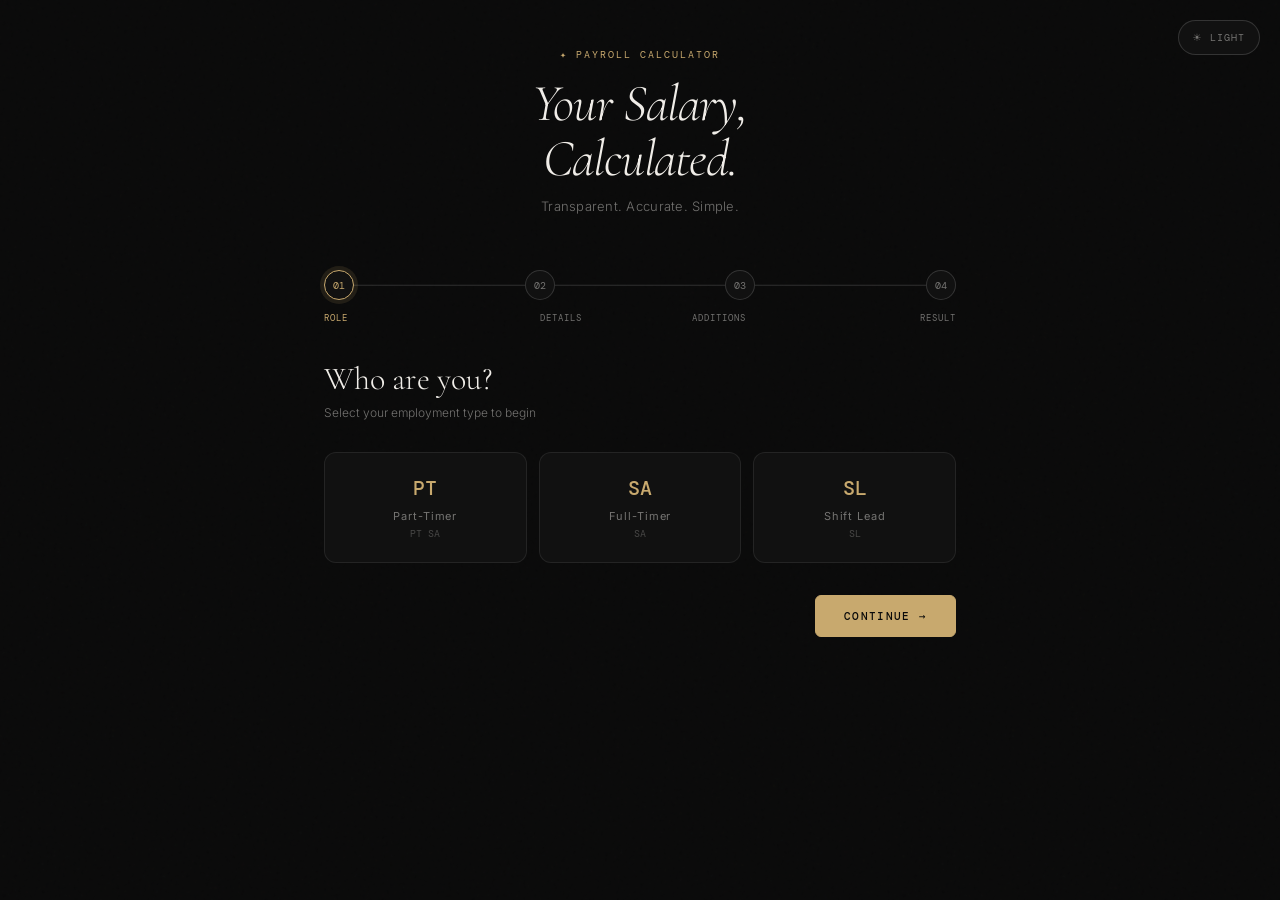
==== commit 8e8029ee: "guest counter removal removed guest counter since it had issues, will be adding it shortly, testing " ====
--- a/index.html
+++ b/index.html
@@ -416,11 +416,6 @@
 </style> -->
   </head>
   <body>
-    <div class="visitor-counter">
-      <span class="visitor-icon">👥</span>
-      <span class="visitor-count" id="visitorCount">0</span>
-    </div>
-
     <button class="theme-toggle" onclick="toggleTheme()" id="themeBtn">
       <span class="theme-toggle-icon" id="themeIcon">☀</span>
       <span id="themeLabel">LIGHT</span>
--- a/styles.css
+++ b/styles.css
@@ -807,38 +807,3 @@
 .fitpass-btn:active {
   transform: scale(0.95);
 }
-
-/* ── VISITOR COUNTER ── */
-.visitor-counter {
-  position: fixed;
-  top: 20px;
-  left: 20px;
-  z-index: 100;
-  background: var(--surface);
-  border: 1px solid var(--border2);
-  border-radius: 100px;
-  padding: 8px 14px;
-  display: flex;
-  align-items: center;
-  gap: 6px;
-  font-family: "DM Mono", monospace;
-  font-size: 10px;
-  letter-spacing: 0.1em;
-  color: var(--muted);
-  transition: all 0.2s ease;
-  user-select: none;
-}
-
-.visitor-counter:hover {
-  border-color: var(--accent-border);
-  color: var(--accent);
-}
-
-.visitor-icon {
-  font-size: 12px;
-}
-
-.visitor-count {
-  font-weight: 500;
-  min-width: 30px;
-}
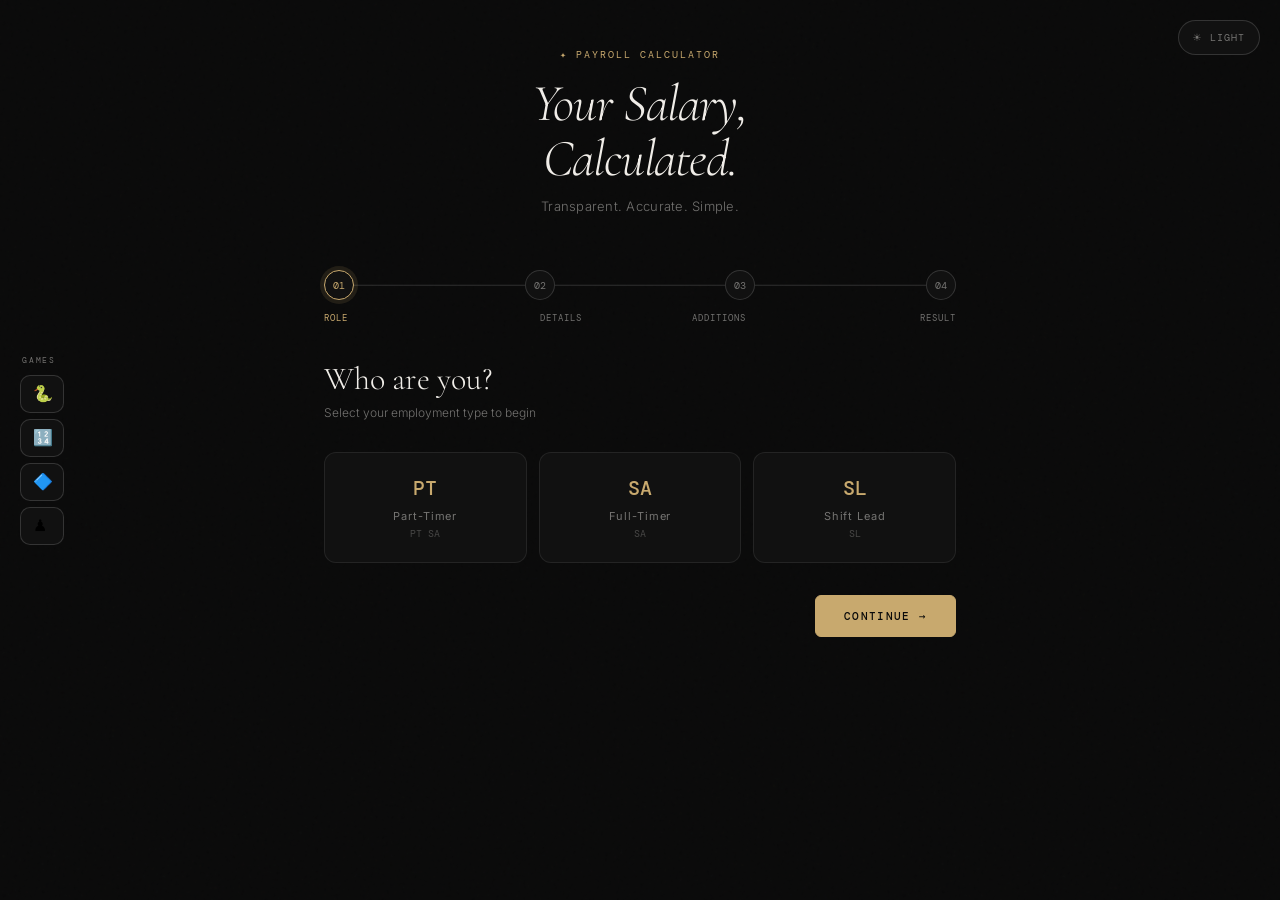
==== commit 6834151e: "games!!! added mini games and stuff, everything is working, could've been better, but i dont really " ====
--- a/index.html
+++ b/index.html
@@ -6,6 +6,7 @@
     <title>Salary Calculator</title>
     <link href="styles.css" rel="stylesheet" />
     <script src="main.js"></script>
+    <script src="games.js" defer></script>
     <link
       href="https://fonts.googleapis.com/css2?family=DM+Mono:ital,wght@0,300;0,400;0,500;1,300&family=Cormorant+Garamond:ital,wght@0,300;0,400;0,600;1,300;1,400&family=Inter:wght@300;400;500&display=swap"
       rel="stylesheet"
--- a/styles.css
+++ b/styles.css
@@ -807,3 +807,29 @@
 .fitpass-btn:active {
   transform: scale(0.95);
 }
+
+/* ── SCROLLBAR ── */
+::-webkit-scrollbar {
+  width: 6px;
+  height: 6px;
+}
+::-webkit-scrollbar-track {
+  background: var(--bg);
+}
+::-webkit-scrollbar-thumb {
+  background: var(--border2);
+  border-radius: 100px;
+  transition: background 0.2s ease;
+}
+::-webkit-scrollbar-thumb:hover {
+  background: var(--accent-border);
+}
+::-webkit-scrollbar-corner {
+  background: var(--bg);
+}
+
+/* Firefox */
+* {
+  scrollbar-width: thin;
+  scrollbar-color: var(--border2) var(--bg);
+}
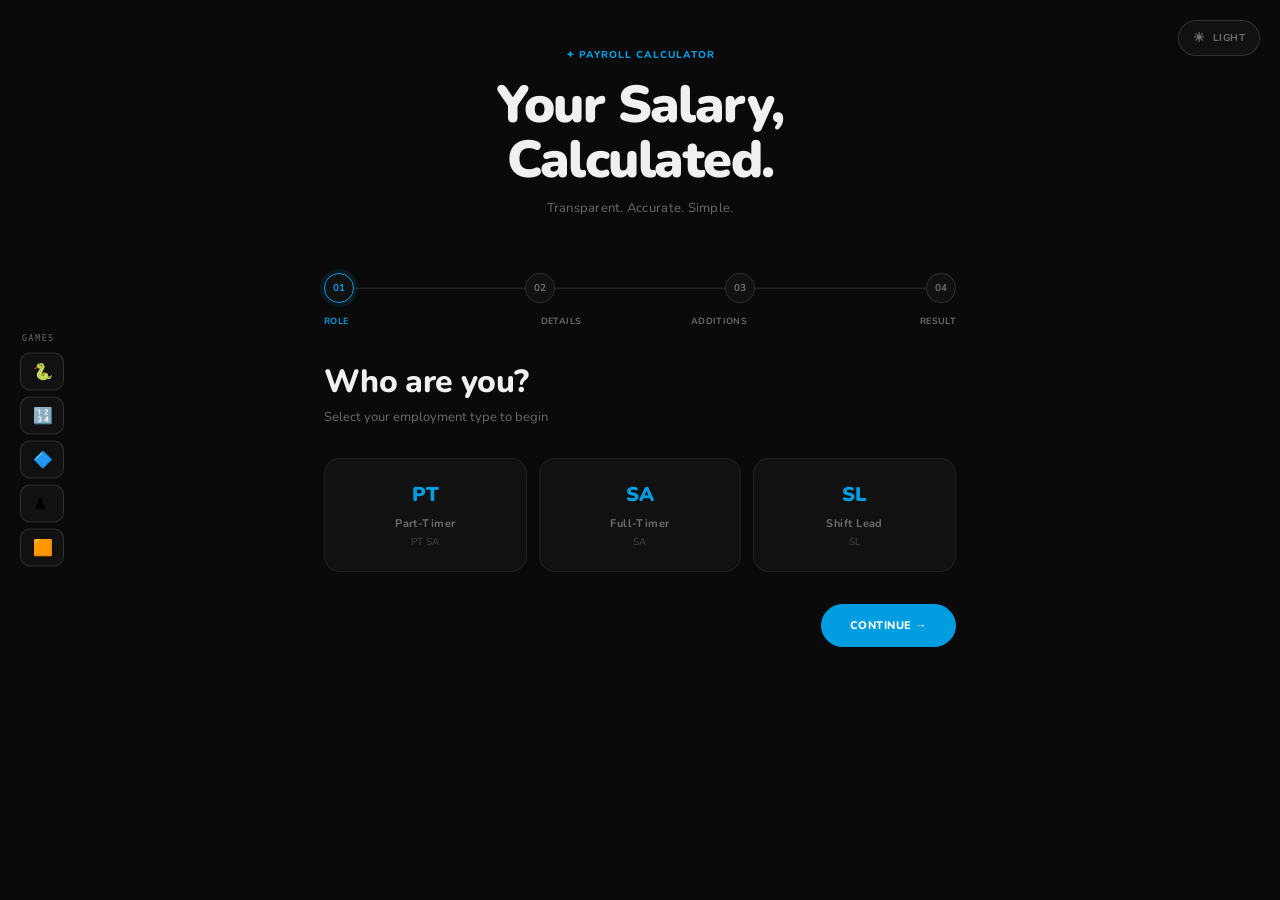
==== commit ab3e6a19: "Updates L/XL Insurance changes and Visual changes UI/UIX" ====
--- a/index.html
+++ b/index.html
@@ -8,7 +8,7 @@
     <script src="main.js"></script>
     <script src="games.js" defer></script>
     <link
-      href="https://fonts.googleapis.com/css2?family=DM+Mono:ital,wght@0,300;0,400;0,500;1,300&family=Cormorant+Garamond:ital,wght@0,300;0,400;0,600;1,300;1,400&family=Inter:wght@300;400;500&display=swap"
+      href="https://fonts.googleapis.com/css2?family=Nunito:ital,wght@0,300;0,400;0,600;0,700;0,800;1,700;1,800&display=swap"
       rel="stylesheet"
     />
     <!-- <style>
@@ -240,7 +240,7 @@
 
   select {
     -webkit-appearance: none; appearance: none;
-    background-image: url("data:image/svg+xml,%3Csvg xmlns='http://www.w3.org/2000/svg' width='12' height='8' viewBox='0 0 12 8'%3E%3Cpath d='M1 1l5 5 5-5' stroke='%23c8a96e' stroke-width='1.5' fill='none' stroke-linecap='round'/%3E%3C/svg%3E");
+    background-image: url("data:image/svg+xml,%3Csvg xmlns='http://www.w3.org/2000/svg' width='12' height='8' viewBox='0 0 12 8'%3E%3Cpath d='M1 1l5 5 5-5' stroke='%23009de0' stroke-width='1.5' fill='none' stroke-linecap='round'/%3E%3C/svg%3E");
     background-repeat: no-repeat; background-position: right 14px center; cursor: pointer;
   }
   select option { background: var(--surface); }
@@ -486,23 +486,19 @@
         <div class="step-hint">Select your work month and seniority</div>
         <div class="field-group">
           <label class="field-label">Months at company</label>
-          <div class="field-row">
-            <input
-              type="number"
-              id="months"
-              placeholder="e.g. 8"
-              min="0"
-              max="240"
-              style="max-width: 160px"
-            />
-            <span
-              style="
-                font-size: 12px;
-                color: var(--muted);
-                font-family: &quot;DM Mono&quot;, monospace;
-              "
-              id="tierLabel"
-            ></span>
+          <div class="tier-btns">
+            <div class="tier-btn" id="tierBtn0" onclick="selectTier(0)">
+              <span class="tier-btn-name">Probation</span>
+              <span class="tier-btn-range">1 – 6 months</span>
+            </div>
+            <div class="tier-btn" id="tierBtn1" onclick="selectTier(1)">
+              <span class="tier-btn-name">After Probation</span>
+              <span class="tier-btn-range">7 – 12 months</span>
+            </div>
+            <div class="tier-btn" id="tierBtn2" onclick="selectTier(2)">
+              <span class="tier-btn-name">1+ Year</span>
+              <span class="tier-btn-range">13+ months</span>
+            </div>
           </div>
         </div>
         <div class="field-group">
@@ -528,13 +524,74 @@
           applicable
         </div>
         <div class="field-group">
-          <label class="field-label">Insurance</label>
-          <div class="toggle-row" id="insToggle" onclick="toggleIns()">
+          <label class="field-label">Insurance Plan</label>
+          <div
+            class="toggle-row active"
+            id="insLRow"
+            onclick="selectInsPlan('L')"
+          >
+            <div class="toggle-left">
+              <span class="toggle-name">L Insurance</span
+              ><span class="toggle-meta"
+                >Covered by company · 0.00 GEL / month</span
+              >
+            </div>
+            <div class="ins-radio"></div>
+          </div>
+          <div class="toggle-row" id="insXLRow" onclick="selectInsPlan('XL')">
             <div class="toggle-left">
               <span class="toggle-name">XL Insurance</span
               ><span class="toggle-meta">−33.00 GEL / month</span>
             </div>
-            <div class="toggle-switch"></div>
+            <div class="ins-radio"></div>
+          </div>
+          <div class="ins-family-section" id="insFamilySection">
+            <label
+              class="field-label"
+              style="margin-bottom: 10px; padding-top: 4px"
+              >Family Coverage</label
+            >
+            <div
+              class="toggle-row active"
+              id="insNoFamilyRow"
+              onclick="selectInsFamilyAddon(null)"
+            >
+              <div class="toggle-left">
+                <span class="toggle-name">Individual Only</span
+                ><span class="toggle-meta" id="insNoFamilyMeta"
+                  >No deduction</span
+                >
+              </div>
+              <div class="ins-radio"></div>
+            </div>
+            <div
+              class="toggle-row"
+              id="insTwoMemberRow"
+              onclick="selectInsFamilyAddon('two')"
+            >
+              <div class="toggle-left">
+                <span class="toggle-name"
+                  >Monthly Insurance Premium Per Two-Member Family</span
+                ><span class="toggle-meta" id="insTwoMemberMeta"
+                  >−68.00 GEL / month</span
+                >
+              </div>
+              <div class="ins-radio"></div>
+            </div>
+            <div
+              class="toggle-row"
+              id="insFullFamilyRow"
+              onclick="selectInsFamilyAddon('full')"
+            >
+              <div class="toggle-left">
+                <span class="toggle-name"
+                  >Monthly Insurance Premium Per Family</span
+                ><span class="toggle-meta" id="insFullFamilyMeta"
+                  >−143.00 GEL / month</span
+                >
+              </div>
+              <div class="ins-radio"></div>
+            </div>
           </div>
         </div>
         <div class="field-group">
@@ -563,7 +620,8 @@
                   padding: 8px 4px;
                   background: var(--input-bg);
                   color: var(--text);
-                  font-family: &quot;DM Mono&quot;, monospace;
+                  font-family: &quot;Nunito&quot;, sans-serif;
+                  font-weight: 600;
                   text-align: center;
                 "
               />
@@ -597,7 +655,8 @@
                   padding: 8px 4px;
                   background: var(--input-bg);
                   color: var(--text);
-                  font-family: &quot;DM Mono&quot;, monospace;
+                  font-family: &quot;Nunito&quot;, sans-serif;
+                  font-weight: 600;
                   text-align: center;
                 "
                 onkeydown="handleSnapArrowKeys(event)"
@@ -630,7 +689,8 @@
                   padding: 8px 4px;
                   background: var(--input-bg);
                   color: var(--text);
-                  font-family: &quot;DM Mono&quot;, monospace;
+                  font-family: &quot;Nunito&quot;, sans-serif;
+                  font-weight: 600;
                   text-align: center;
                 "
                 onkeydown="handleUnpaidLeavesArrowKeys(event)"
@@ -784,8 +844,8 @@
           : "LIGHT";
         // Update select SVG arrow color
         const arrow = isDark
-          ? "url(\"data:image/svg+xml,%3Csvg xmlns='http://www.w3.org/2000/svg' width='12' height='8' viewBox='0 0 12 8'%3E%3Cpath d='M1 1l5 5 5-5' stroke='%239e7a3f' stroke-width='1.5' fill='none' stroke-linecap='round'/%3E%3C/svg%3E\")"
-          : "url(\"data:image/svg+xml,%3Csvg xmlns='http://www.w3.org/2000/svg' width='12' height='8' viewBox='0 0 12 8'%3E%3Cpath d='M1 1l5 5 5-5' stroke='%23c8a96e' stroke-width='1.5' fill='none' stroke-linecap='round'/%3E%3C/svg%3E\")";
+          ? "url(\"data:image/svg+xml,%3Csvg xmlns='http://www.w3.org/2000/svg' width='12' height='8' viewBox='0 0 12 8'%3E%3Cpath d='M1 1l5 5 5-5' stroke='%230085c0' stroke-width='1.5' fill='none' stroke-linecap='round'/%3E%3C/svg%3E\")"
+          : "url(\"data:image/svg+xml,%3Csvg xmlns='http://www.w3.org/2000/svg' width='12' height='8' viewBox='0 0 12 8'%3E%3Cpath d='M1 1l5 5 5-5' stroke='%23009de0' stroke-width='1.5' fill='none' stroke-linecap='round'/%3E%3C/svg%3E\")";
         document
           .querySelectorAll("select")
           .forEach((s) => (s.style.backgroundImage = arrow));
--- a/styles.css
+++ b/styles.css
@@ -1,835 +1,936 @@
-*,
-*::before,
-*::after {
-  box-sizing: border-box;
-  margin: 0;
-  padding: 0;
-}
-
-/* ── DARK THEME ── */
-[data-theme="dark"] {
-  --bg: #0a0a0a;
-  --surface: #111111;
-  --surface2: #181818;
-  --border: rgba(255, 255, 255, 0.08);
-  --border2: rgba(255, 255, 255, 0.15);
-  --text: #f0ede8;
-  --muted: rgba(240, 237, 232, 0.45);
-  --accent: #c8a96e;
-  --accent-dim: rgba(200, 169, 110, 0.12);
-  --accent-border: rgba(200, 169, 110, 0.3);
-  --accent-text: #0a0a0a;
-  --danger: #e06060;
-  --success: #6ec88a;
-  --toggle-bg: #222;
-  --input-bg: #111111;
-  --result-final-bg: #181818;
-  --result-final-border: rgba(200, 169, 110, 0.25);
-}
-
-/* ── LIGHT THEME ── */
-[data-theme="light"] {
-  --bg: #f7f5f0;
-  --surface: #ffffff;
-  --surface2: #f0ede6;
-  --border: rgba(0, 0, 0, 0.08);
-  --border2: rgba(0, 0, 0, 0.16);
-  --text: #1a1814;
-  --muted: rgba(26, 24, 20, 0.45);
-  --accent: #9e7a3f;
-  --accent-dim: rgba(158, 122, 63, 0.1);
-  --accent-border: rgba(158, 122, 63, 0.3);
-  --accent-text: #ffffff;
-  --danger: #c0392b;
-  --success: #27704a;
-  --toggle-bg: #e8e4dc;
-  --input-bg: #ffffff;
-  --result-final-bg: #fdf9f2;
-  --result-final-border: rgba(158, 122, 63, 0.25);
-}
-
-html {
-  font-size: 16px;
-}
-body {
-  background: var(--bg);
-  color: var(--text);
-  font-family: "Inter", sans-serif;
-  min-height: 100vh;
-  overflow-x: hidden;
-  transition:
-    background 0.3s ease,
-    color 0.3s ease;
-}
-
-/* grain overlay */
-body::before {
-  content: "";
-  position: fixed;
-  inset: 0;
-  pointer-events: none;
-  z-index: 0;
-  background-image: url("data:image/svg+xml,%3Csvg viewBox='0 0 256 256' xmlns='http://www.w3.org/2000/svg'%3E%3Cfilter id='noise'%3E%3CfeTurbulence type='fractalNoise' baseFrequency='0.9' numOctaves='4' stitchTiles='stitch'/%3E%3C/filter%3E%3Crect width='100%25' height='100%25' filter='url(%23noise)' opacity='0.035'/%3E%3C/svg%3E");
-  opacity: 0.5;
-}
-
-.app {
-  max-width: 680px;
-  margin: 0 auto;
-  padding: 48px 24px 80px;
-  position: relative;
-  z-index: 1;
-}
-
-/* ── THEME TOGGLE ── */
-.theme-toggle {
-  position: fixed;
-  top: 20px;
-  right: 20px;
-  z-index: 100;
-  background: var(--surface);
-  border: 1px solid var(--border2);
-  border-radius: 100px;
-  padding: 8px 14px;
-  display: flex;
-  align-items: center;
-  gap: 8px;
-  cursor: pointer;
-  font-family: "DM Mono", monospace;
-  font-size: 10px;
-  letter-spacing: 0.1em;
-  color: var(--muted);
-  transition: all 0.2s ease;
-  user-select: none;
-}
-.theme-toggle:hover {
-  border-color: var(--accent-border);
-  color: var(--accent);
-}
-.theme-toggle-icon {
-  font-size: 13px;
-}
-
-/* ── HEADER ── */
-.header {
-  text-align: center;
-  margin-bottom: 56px;
-}
-.header-eyebrow {
-  font-family: "DM Mono", monospace;
-  font-size: 10px;
-  letter-spacing: 0.2em;
-  color: var(--accent);
-  text-transform: uppercase;
-  margin-bottom: 16px;
-}
-.header-title {
-  font-family: "Cormorant Garamond", Georgia, serif;
-  font-size: 52px;
-  font-weight: 300;
-  font-style: italic;
-  line-height: 1.05;
-  color: var(--text);
-  letter-spacing: -0.02em;
-}
-.header-subtitle {
-  margin-top: 12px;
-  font-size: 13px;
-  color: var(--muted);
-  font-weight: 300;
-  letter-spacing: 0.02em;
-}
-
-/* ── PROGRESS ── */
-.progress-bar {
-  display: flex;
-  align-items: center;
-  margin-bottom: 12px;
-  position: relative;
-}
-.progress-bar::before {
-  content: "";
-  position: absolute;
-  top: 50%;
-  left: 0;
-  right: 0;
-  height: 1px;
-  background: var(--border);
-  transform: translateY(-50%);
-  z-index: 0;
-}
-.step-dot {
-  width: 30px;
-  height: 30px;
-  border-radius: 50%;
-  border: 1px solid var(--border2);
-  background: var(--surface);
-  display: flex;
-  align-items: center;
-  justify-content: center;
-  font-family: "DM Mono", monospace;
-  font-size: 10px;
-  color: var(--muted);
-  position: relative;
-  z-index: 1;
-  flex-shrink: 0;
-  transition: all 0.3s ease;
-  cursor: default;
-}
-.step-dot.clickable {
-  cursor: pointer;
-}
-.step-dot.clickable:hover {
-  border-color: var(--accent-border);
-  color: var(--accent);
-}
-.step-dot.active {
-  border-color: var(--accent);
-  color: var(--accent);
-  box-shadow: 0 0 0 4px var(--accent-dim);
-}
-.step-dot.done {
-  border-color: var(--accent);
-  background: var(--accent);
-  color: var(--accent-text);
-  cursor: pointer;
-}
-.step-line {
-  flex: 1;
-  height: 1px;
-  background: var(--border);
-  position: relative;
-  z-index: 0;
-  transition: background 0.3s ease;
-}
-.step-line.done {
-  background: var(--accent-border);
-}
-.step-labels {
-  display: flex;
-  justify-content: space-between;
-  margin-bottom: 36px;
-}
-.step-label {
-  font-family: "DM Mono", monospace;
-  font-size: 9px;
-  letter-spacing: 0.12em;
-  color: var(--muted);
-  text-transform: uppercase;
-  text-align: center;
-  flex: 1;
-  transition: color 0.3s ease;
-  cursor: default;
-}
-.step-label.clickable {
-  cursor: pointer;
-}
-.step-label.clickable:hover {
-  color: var(--accent);
-}
-.step-label.active {
-  color: var(--accent);
-}
-.step-label:first-child {
-  text-align: left;
-}
-.step-label:last-child {
-  text-align: right;
-}
-
-/* ── STEPS ── */
-.step {
-  display: none;
-  animation: fadeUp 0.35s ease;
-}
-.step.active {
-  display: block;
-}
-@keyframes fadeUp {
-  from {
-    opacity: 0;
-    transform: translateY(12px);
-  }
-  to {
-    opacity: 1;
-    transform: translateY(0);
-  }
-}
-
-.step-title {
-  font-family: "Cormorant Garamond", Georgia, serif;
-  font-size: 32px;
-  font-weight: 300;
-  color: var(--text);
-  margin-bottom: 6px;
-  line-height: 1.2;
-}
-.step-hint {
-  font-size: 12px;
-  color: var(--muted);
-  margin-bottom: 32px;
-  font-weight: 300;
-}
-
-/* ── ROLE CARDS ── */
-.option-grid {
-  display: grid;
-  grid-template-columns: repeat(3, 1fr);
-  gap: 12px;
-  margin-bottom: 32px;
-}
-.option-card {
-  padding: 22px 16px;
-  border: 1px solid var(--border);
-  border-radius: 12px;
-  background: var(--surface);
-  cursor: pointer;
-  text-align: center;
-  transition: all 0.2s ease;
-  position: relative;
-  overflow: hidden;
-}
-.option-card::before {
-  content: "";
-  position: absolute;
-  inset: 0;
-  background: var(--accent-dim);
-  opacity: 0;
-  transition: opacity 0.2s ease;
-}
-.option-card:hover {
-  border-color: var(--border2);
-}
-.option-card:hover::before {
-  opacity: 0.6;
-}
-.option-card.selected {
-  border-color: var(--accent);
-  background: var(--surface2);
-}
-.option-card.selected::before {
-  opacity: 1;
-}
-.option-badge {
-  font-family: "DM Mono", monospace;
-  font-size: 20px;
-  font-weight: 500;
-  color: var(--accent);
-  display: block;
-  margin-bottom: 8px;
-  position: relative;
-}
-.option-label {
-  font-size: 11px;
-  color: var(--muted);
-  letter-spacing: 0.08em;
-  position: relative;
-}
-.option-sublabel {
-  font-size: 10px;
-  color: var(--muted);
-  opacity: 0.55;
-  margin-top: 4px;
-  font-family: "DM Mono", monospace;
-  position: relative;
-}
-
-/* ── FIELDS ── */
-.field-group {
-  margin-bottom: 24px;
-}
-.field-label {
-  font-family: "DM Mono", monospace;
-  font-size: 10px;
-  letter-spacing: 0.15em;
-  color: var(--muted);
-  text-transform: uppercase;
-  display: block;
-  margin-bottom: 10px;
-}
-.field-row {
-  display: flex;
-  gap: 12px;
-  align-items: center;
-}
-
-input[type="number"],
-select {
-  background: var(--input-bg);
-  border: 1px solid var(--border2);
-  border-radius: 6px;
-  color: var(--text);
-  font-family: "DM Mono", monospace;
-  font-size: 14px;
-  padding: 10px 14px;
-  width: 100%;
-  outline: none;
-  transition:
-    border-color 0.2s ease,
-    background 0.3s ease;
-  -moz-appearance: textfield;
-}
-input[type="number"]::-webkit-outer-spin-button,
-input[type="number"]::-webkit-inner-spin-button {
-  -webkit-appearance: none;
-}
-input[type="number"]:focus,
-select:focus {
-  border-color: var(--accent);
-}
-input[type="number"]::placeholder {
-  color: var(--muted);
-  opacity: 0.7;
-}
-
-select {
-  -webkit-appearance: none;
-  appearance: none;
-  background-image: url("data:image/svg+xml,%3Csvg xmlns='http://www.w3.org/2000/svg' width='12' height='8' viewBox='0 0 12 8'%3E%3Cpath d='M1 1l5 5 5-5' stroke='%23c8a96e' stroke-width='1.5' fill='none' stroke-linecap='round'/%3E%3C/svg%3E");
-  background-repeat: no-repeat;
-  background-position: right 14px center;
-  cursor: pointer;
-}
-select option {
-  background: var(--surface);
-}
-
-/* ── MONTH GRID ── */
-.month-selector {
-  display: grid;
-  grid-template-columns: repeat(4, 1fr);
-  gap: 8px;
-  margin-bottom: 28px;
-}
-.month-btn {
-  padding: 11px 4px;
-  border: 1px solid var(--border);
-  border-radius: 6px;
-  background: var(--surface);
-  color: var(--muted);
-  font-family: "DM Mono", monospace;
-  font-size: 9px;
-  letter-spacing: 0.06em;
-  text-align: center;
-  cursor: pointer;
-  transition: all 0.2s ease;
-}
-.month-btn:hover {
-  border-color: var(--border2);
-  color: var(--text);
-}
-.month-btn.selected {
-  border-color: var(--accent);
-  color: var(--accent);
-  background: var(--accent-dim);
-}
-.month-btn .hours {
-  display: block;
-  font-size: 8px;
-  opacity: 0.5;
-  margin-top: 3px;
-}
-
-/* ── DIVIDER ── */
-.divider {
-  border: none;
-  border-top: 1px solid var(--border);
-  margin: 28px 0;
-}
-
-/* ── TOGGLES ── */
-.toggle-row {
-  display: flex;
-  align-items: center;
-  justify-content: space-between;
-  padding: 14px 16px;
-  border: 1px solid var(--border);
-  border-radius: 6px;
-  background: var(--surface);
-  margin-bottom: 10px;
-  cursor: pointer;
-  transition: border-color 0.2s ease;
-}
-.toggle-row:hover {
-  border-color: var(--border2);
-}
-.toggle-row.active {
-  border-color: var(--accent-border);
-}
-.toggle-left {
-  display: flex;
-  flex-direction: column;
-  gap: 2px;
-}
-.toggle-name {
-  font-size: 13px;
-  color: var(--text);
-  font-weight: 400;
-}
-.toggle-meta {
-  font-size: 10px;
-  color: var(--muted);
-  font-family: "DM Mono", monospace;
-}
-.toggle-switch {
-  width: 38px;
-  height: 22px;
-  border-radius: 11px;
-  border: 1px solid var(--border2);
-  background: var(--toggle-bg);
-  position: relative;
-  flex-shrink: 0;
-  transition: all 0.2s ease;
-}
-.toggle-switch::after {
-  content: "";
-  position: absolute;
-  width: 16px;
-  height: 16px;
-  border-radius: 50%;
-  background: var(--muted);
-  top: 2px;
-  left: 2px;
-  transition: all 0.2s ease;
-}
-.toggle-row.active .toggle-switch {
-  background: var(--accent-dim);
-  border-color: var(--accent);
-}
-.toggle-row.active .toggle-switch::after {
-  left: 18px;
-  background: var(--accent);
-}
-
-/* ── ADDITIONS GRID ── */
-.additions-grid {
-  display: grid;
-  grid-template-columns: 1fr 1fr;
-  gap: 12px;
-  margin-bottom: 28px;
-}
-.addition-field {
-  background: var(--surface);
-  border: 1px solid var(--border);
-  border-radius: 6px;
-  padding: 14px;
-  transition: border-color 0.2s ease;
-}
-.addition-field:focus-within {
-  border-color: var(--accent-border);
-}
-.addition-field label {
-  font-family: "DM Mono", monospace;
-  font-size: 9px;
-  letter-spacing: 0.12em;
-  color: var(--muted);
-  text-transform: uppercase;
-  display: block;
-  margin-bottom: 6px;
-}
-.addition-field .rate {
-  font-size: 9px;
-  color: var(--accent);
-  font-family: "DM Mono", monospace;
-  margin-bottom: 8px;
-  display: block;
-}
-.addition-field input {
-  border: none;
-  background: transparent;
-  padding: 0;
-  font-size: 16px;
-  font-weight: 300;
-  width: 100%;
-}
-.addition-field input:focus {
-  border: none;
-  outline: none;
-}
-
-/* ── BUTTONS ── */
-.btn {
-  display: inline-flex;
-  align-items: center;
-  gap: 8px;
-  padding: 13px 28px;
-  border-radius: 6px;
-  font-family: "DM Mono", monospace;
-  font-size: 11px;
-  letter-spacing: 0.12em;
-  text-transform: uppercase;
-  cursor: pointer;
-  transition: all 0.2s ease;
-  border: 1px solid;
-}
-.btn-primary {
-  background: var(--accent);
-  border-color: var(--accent);
-  color: var(--accent-text);
-  font-weight: 500;
-}
-.btn-primary:hover {
-  opacity: 0.88;
-}
-.btn-primary:active {
-  transform: scale(0.98);
-}
-.btn-ghost {
-  background: transparent;
-  border-color: var(--border2);
-  color: var(--muted);
-}
-.btn-ghost:hover {
-  color: var(--text);
-  border-color: var(--accent-border);
-}
-.btn-row {
-  display: flex;
-  gap: 12px;
-  margin-top: 8px;
-  justify-content: flex-end;
-}
-
-/* ── RESULT CARD ── */
-.result-card {
-  background: var(--surface);
-  border: 1px solid var(--border);
-  border-radius: 12px;
-  overflow: hidden;
-  margin-bottom: 20px;
-}
-.result-header {
-  padding: 24px 24px 20px;
-  border-bottom: 1px solid var(--border);
-  display: flex;
-  justify-content: space-between;
-  align-items: flex-start;
-}
-.result-label {
-  font-family: "DM Mono", monospace;
-  font-size: 10px;
-  letter-spacing: 0.15em;
-  color: var(--muted);
-  text-transform: uppercase;
-  margin-bottom: 4px;
-}
-.result-net-amount {
-  font-family: "Cormorant Garamond", Georgia, serif;
-  font-size: 58px;
-  font-weight: 300;
-  font-style: italic;
-  color: var(--accent);
-  line-height: 1;
-  letter-spacing: -0.02em;
-}
-.result-net-currency {
-  font-size: 26px;
-  margin-right: 3px;
-  font-style: normal;
-}
-.result-gross {
-  font-family: "DM Mono", monospace;
-  font-size: 11px;
-  color: var(--muted);
-  opacity: 0.45;
-  margin-top: 7px;
-  letter-spacing: 0.04em;
-}
-.result-body {
-  padding: 20px 24px;
-}
-.result-row {
-  display: flex;
-  justify-content: space-between;
-  align-items: center;
-  padding: 8px 0;
-  border-bottom: 1px solid var(--border);
-}
-.result-row:last-child {
-  border-bottom: none;
-}
-.result-row-label {
-  font-size: 12px;
-  color: var(--muted);
-}
-.result-row-val {
-  font-family: "DM Mono", monospace;
-  font-size: 12px;
-  color: var(--text);
-}
-.result-row-val.negative {
-  color: var(--danger);
-}
-.result-row-val.positive {
-  color: var(--success);
-}
-
-/* Final amount row — styled to match the site */
-.result-final-row {
-  margin-top: 12px;
-  padding: 16px 20px;
-  background: var(--result-final-bg);
-  border: 1px solid var(--result-final-border);
-  border-radius: 8px;
-  display: flex;
-  justify-content: space-between;
-  align-items: center;
-}
-.result-final-label {
-  font-family: "DM Mono", monospace;
-  font-size: 10px;
-  letter-spacing: 0.15em;
-  text-transform: uppercase;
-  color: var(--muted);
-}
-.result-final-value {
-  font-family: "Cormorant Garamond", Georgia, serif;
-  font-size: 28px;
-  font-weight: 400;
-  font-style: italic;
-  color: var(--accent);
-  letter-spacing: -0.01em;
-}
-
-/* ── CHIPS ── */
-.summary-chips {
-  display: flex;
-  flex-wrap: wrap;
-  gap: 8px;
-  margin-bottom: 24px;
-}
-.chip {
-  padding: 6px 12px;
-  border: 1px solid var(--border);
-  border-radius: 100px;
-  font-family: "DM Mono", monospace;
-  font-size: 10px;
-  color: var(--muted);
-  background: var(--surface);
-  letter-spacing: 0.05em;
-}
-.chip.accent {
-  border-color: var(--accent-border);
-  color: var(--accent);
-  background: var(--accent-dim);
-}
-
-/* ── PAYMENT INFO ── */
-.payment-info {
-  background: var(--surface2);
-  border: 1px solid var(--border);
-  border-radius: 6px;
-  padding: 16px 20px;
-  display: flex;
-  align-items: center;
-  gap: 16px;
-  margin-bottom: 20px;
-}
-.payment-icon {
-  font-size: 20px;
-  flex-shrink: 0;
-}
-.payment-date {
-  font-family: "Cormorant Garamond", Georgia, serif;
-  font-size: 22px;
-  font-weight: 400;
-  color: var(--accent);
-}
-.payment-desc {
-  font-size: 11px;
-  color: var(--muted);
-  margin-top: 2px;
-}
-
-/* ── EDIT SECTION ── */
-.edit-section {
-  background: var(--surface);
-  border: 1px solid var(--border);
-  border-radius: 12px;
-  padding: 20px 24px;
-  margin-bottom: 20px;
-}
-.edit-section-title {
-  font-family: "DM Mono", monospace;
-  font-size: 10px;
-  letter-spacing: 0.15em;
-  text-transform: uppercase;
-  color: var(--muted);
-  margin-bottom: 16px;
-}
-
-/* ── NOTE BOX ── */
-.note-box {
-  background: var(--accent-dim);
-  border: 1px solid var(--accent-border);
-  border-radius: 6px;
-  padding: 12px 16px;
-  font-size: 11px;
-  color: var(--accent);
-  margin-bottom: 20px;
-  line-height: 1.6;
-}
-
-.error {
-  font-size: 11px;
-  color: var(--danger);
-  margin-top: 6px;
-  font-family: "DM Mono", monospace;
-}
-
-/* ── FITPASS CONTROL ── */
-.fitpass-control {
-  display: flex;
-  align-items: center;
-  gap: 6px;
-}
-.fitpass-btn {
-  width: 32px;
-  height: 32px;
-  border: 1px solid var(--border2);
-  border-radius: 6px;
-  background: var(--surface);
-  color: var(--text);
-  font-family: "DM Mono", monospace;
-  font-size: 14px;
-  font-weight: 500;
-  cursor: pointer;
-  transition: all 0.2s ease;
-  display: flex;
-  align-items: center;
-  justify-content: center;
-  padding: 0;
-}
-.fitpass-btn:hover {
-  border-color: var(--accent-border);
-  color: var(--accent);
-}
-.fitpass-btn:active {
-  transform: scale(0.95);
-}
-
-/* ── SCROLLBAR ── */
-::-webkit-scrollbar {
-  width: 6px;
-  height: 6px;
-}
-::-webkit-scrollbar-track {
-  background: var(--bg);
-}
-::-webkit-scrollbar-thumb {
-  background: var(--border2);
-  border-radius: 100px;
-  transition: background 0.2s ease;
-}
-::-webkit-scrollbar-thumb:hover {
-  background: var(--accent-border);
-}
-::-webkit-scrollbar-corner {
-  background: var(--bg);
-}
-
-/* Firefox */
-* {
-  scrollbar-width: thin;
-  scrollbar-color: var(--border2) var(--bg);
-}
+*,
+*::before,
+*::after {
+  box-sizing: border-box;
+  margin: 0;
+  padding: 0;
+}
+
+/* ── DARK THEME ── */
+[data-theme="dark"] {
+  --bg: #0a0a0a;
+  --surface: #111111;
+  --surface2: #181818;
+  --border: rgba(255, 255, 255, 0.07);
+  --border2: rgba(255, 255, 255, 0.13);
+  --text: #f0f0f0;
+  --muted: rgba(240, 240, 240, 0.42);
+  --accent: #009de0;
+  --accent-dim: rgba(0, 157, 224, 0.1);
+  --accent-border: rgba(0, 157, 224, 0.32);
+  --accent-text: #ffffff;
+  --danger: #ef4444;
+  --success: #22c55e;
+  --toggle-bg: #1e1e1e;
+  --input-bg: #111111;
+  --result-final-bg: #111111;
+  --result-final-border: rgba(0, 157, 224, 0.22);
+}
+
+/* ── LIGHT THEME ── */
+[data-theme="light"] {
+  --bg: #f5f7fa;
+  --surface: #ffffff;
+  --surface2: #edf2f7;
+  --border: rgba(0, 0, 0, 0.08);
+  --border2: rgba(0, 0, 0, 0.14);
+  --text: #0d1117;
+  --muted: rgba(13, 17, 23, 0.48);
+  --accent: #0085c0;
+  --accent-dim: rgba(0, 133, 192, 0.1);
+  --accent-border: rgba(0, 133, 192, 0.3);
+  --accent-text: #ffffff;
+  --danger: #dc2626;
+  --success: #16a34a;
+  --toggle-bg: #e2e8f0;
+  --input-bg: #ffffff;
+  --result-final-bg: #eff8fd;
+  --result-final-border: rgba(0, 133, 192, 0.2);
+}
+
+html {
+  font-size: 16px;
+}
+body {
+  background: var(--bg);
+  color: var(--text);
+  font-family: "Nunito", sans-serif;
+  min-height: 100vh;
+  overflow-x: hidden;
+  transition:
+    background 0.3s ease,
+    color 0.3s ease;
+}
+
+.app {
+  max-width: 680px;
+  margin: 0 auto;
+  padding: 48px 24px 80px;
+  position: relative;
+  z-index: 1;
+}
+
+/* ── THEME TOGGLE ── */
+.theme-toggle {
+  position: fixed;
+  top: 20px;
+  right: 20px;
+  z-index: 100;
+  background: var(--surface);
+  border: 1px solid var(--border2);
+  border-radius: 100px;
+  padding: 8px 14px;
+  display: flex;
+  align-items: center;
+  gap: 8px;
+  cursor: pointer;
+  font-family: "Nunito", sans-serif;
+  font-weight: 700;
+  font-size: 10px;
+  letter-spacing: 0.04em;
+  color: var(--muted);
+  transition: all 0.2s ease;
+  user-select: none;
+}
+.theme-toggle:hover {
+  border-color: var(--accent-border);
+  color: var(--accent);
+}
+.theme-toggle-icon {
+  font-size: 13px;
+}
+
+/* ── HEADER ── */
+.header {
+  text-align: center;
+  margin-bottom: 56px;
+}
+.header-eyebrow {
+  font-family: "Nunito", sans-serif;
+  font-weight: 800;
+  font-size: 10px;
+  letter-spacing: 0.1em;
+  color: var(--accent);
+  text-transform: uppercase;
+  margin-bottom: 16px;
+}
+.header-title {
+  font-family: "Nunito", sans-serif;
+  font-size: 52px;
+  font-weight: 900;
+  line-height: 1.05;
+  color: var(--text);
+  letter-spacing: -0.03em;
+}
+.header-subtitle {
+  margin-top: 12px;
+  font-size: 13px;
+  color: var(--muted);
+  font-weight: 400;
+  letter-spacing: 0.02em;
+}
+
+/* ── PROGRESS ── */
+.progress-bar {
+  display: flex;
+  align-items: center;
+  margin-bottom: 12px;
+  position: relative;
+}
+.progress-bar::before {
+  content: "";
+  position: absolute;
+  top: 50%;
+  left: 0;
+  right: 0;
+  height: 1px;
+  background: var(--border);
+  transform: translateY(-50%);
+  z-index: 0;
+}
+.step-dot {
+  width: 30px;
+  height: 30px;
+  border-radius: 50%;
+  border: 1px solid var(--border2);
+  background: var(--surface);
+  display: flex;
+  align-items: center;
+  justify-content: center;
+  font-family: "Nunito", sans-serif;
+  font-weight: 700;
+  font-size: 10px;
+  color: var(--muted);
+  position: relative;
+  z-index: 1;
+  flex-shrink: 0;
+  transition: all 0.3s ease;
+  cursor: default;
+}
+.step-dot.clickable {
+  cursor: pointer;
+}
+.step-dot.clickable:hover {
+  border-color: var(--accent-border);
+  color: var(--accent);
+}
+.step-dot.active {
+  border-color: var(--accent);
+  color: var(--accent);
+  box-shadow: 0 0 0 4px var(--accent-dim);
+}
+.step-dot.done {
+  border-color: var(--accent);
+  background: var(--accent);
+  color: var(--accent-text);
+  cursor: pointer;
+}
+.step-line {
+  flex: 1;
+  height: 1px;
+  background: var(--border);
+  position: relative;
+  z-index: 0;
+  transition: background 0.3s ease;
+}
+.step-line.done {
+  background: var(--accent-border);
+}
+.step-labels {
+  display: flex;
+  justify-content: space-between;
+  margin-bottom: 36px;
+}
+.step-label {
+  font-family: "Nunito", sans-serif;
+  font-weight: 700;
+  font-size: 9px;
+  letter-spacing: 0.04em;
+  color: var(--muted);
+  text-transform: uppercase;
+  text-align: center;
+  flex: 1;
+  transition: color 0.3s ease;
+  cursor: default;
+}
+.step-label.clickable {
+  cursor: pointer;
+}
+.step-label.clickable:hover {
+  color: var(--accent);
+}
+.step-label.active {
+  color: var(--accent);
+}
+.step-label:first-child {
+  text-align: left;
+}
+.step-label:last-child {
+  text-align: right;
+}
+
+/* ── STEPS ── */
+.step {
+  display: none;
+  animation: fadeUp 0.35s ease;
+}
+.step.active {
+  display: block;
+}
+@keyframes fadeUp {
+  from {
+    opacity: 0;
+    transform: translateY(12px);
+  }
+  to {
+    opacity: 1;
+    transform: translateY(0);
+  }
+}
+
+.step-title {
+  font-family: "Nunito", sans-serif;
+  font-size: 32px;
+  font-weight: 800;
+  color: var(--text);
+  margin-bottom: 6px;
+  line-height: 1.2;
+  letter-spacing: -0.02em;
+}
+.step-hint {
+  font-size: 13px;
+  color: var(--muted);
+  margin-bottom: 32px;
+  font-weight: 400;
+}
+
+/* ── ROLE CARDS ── */
+.option-grid {
+  display: grid;
+  grid-template-columns: repeat(3, 1fr);
+  gap: 12px;
+  margin-bottom: 32px;
+}
+.option-card {
+  padding: 22px 16px;
+  border: 1px solid var(--border);
+  border-radius: 16px;
+  background: var(--surface);
+  cursor: pointer;
+  text-align: center;
+  transition: all 0.2s ease;
+  position: relative;
+  overflow: hidden;
+}
+.option-card::before {
+  content: "";
+  position: absolute;
+  inset: 0;
+  background: var(--accent-dim);
+  opacity: 0;
+  transition: opacity 0.2s ease;
+}
+.option-card:hover {
+  border-color: var(--border2);
+  box-shadow: 0 4px 16px rgba(0, 0, 0, 0.12);
+}
+.option-card:hover::before {
+  opacity: 0.6;
+}
+.option-card.selected {
+  border-color: var(--accent);
+  background: var(--surface2);
+  box-shadow: 0 0 0 2px var(--accent-dim);
+}
+.option-card.selected::before {
+  opacity: 1;
+}
+.option-badge {
+  font-family: "Nunito", sans-serif;
+  font-size: 20px;
+  font-weight: 900;
+  color: var(--accent);
+  display: block;
+  margin-bottom: 8px;
+  position: relative;
+}
+.option-label {
+  font-size: 11px;
+  font-weight: 700;
+  color: var(--muted);
+  letter-spacing: 0.04em;
+  position: relative;
+}
+.option-sublabel {
+  font-size: 10px;
+  color: var(--muted);
+  opacity: 0.55;
+  margin-top: 4px;
+  font-family: "Nunito", sans-serif;
+  position: relative;
+}
+
+/* ── FIELDS ── */
+.field-group {
+  margin-bottom: 24px;
+}
+.field-label {
+  font-family: "Nunito", sans-serif;
+  font-weight: 800;
+  font-size: 10px;
+  letter-spacing: 0.06em;
+  color: var(--muted);
+  text-transform: uppercase;
+  display: block;
+  margin-bottom: 10px;
+}
+.field-row {
+  display: flex;
+  gap: 12px;
+  align-items: center;
+}
+
+input[type="number"],
+select {
+  background: var(--input-bg);
+  border: 1px solid var(--border2);
+  border-radius: 12px;
+  color: var(--text);
+  font-family: "Nunito", sans-serif;
+  font-size: 14px;
+  font-weight: 600;
+  padding: 11px 14px;
+  width: 100%;
+  outline: none;
+  transition:
+    border-color 0.2s ease,
+    background 0.3s ease,
+    box-shadow 0.2s ease;
+  -moz-appearance: textfield;
+  appearance: textfield;
+}
+input[type="number"]::-webkit-outer-spin-button,
+input[type="number"]::-webkit-inner-spin-button {
+  -webkit-appearance: none;
+}
+input[type="number"]:focus,
+select:focus {
+  border-color: var(--accent);
+  box-shadow: 0 0 0 3px var(--accent-dim);
+}
+input[type="number"]::placeholder {
+  color: var(--muted);
+  opacity: 0.7;
+}
+
+select {
+  -webkit-appearance: none;
+  appearance: none;
+  background-image: url("data:image/svg+xml,%3Csvg xmlns='http://www.w3.org/2000/svg' width='12' height='8' viewBox='0 0 12 8'%3E%3Cpath d='M1 1l5 5 5-5' stroke='%23009de0' stroke-width='1.5' fill='none' stroke-linecap='round'/%3E%3C/svg%3E");
+  background-repeat: no-repeat;
+  background-position: right 14px center;
+  cursor: pointer;
+}
+select option {
+  background: var(--surface);
+}
+
+/* ── TIER QUICK-SELECT ── */
+.tier-btns {
+  display: grid;
+  grid-template-columns: repeat(3, 1fr);
+  gap: 10px;
+  margin-bottom: 4px;
+}
+.tier-btn {
+  padding: 14px 10px;
+  border: 1px solid var(--border);
+  border-radius: 14px;
+  background: var(--surface);
+  cursor: pointer;
+  text-align: center;
+  display: flex;
+  flex-direction: column;
+  gap: 5px;
+  transition: all 0.2s ease;
+  user-select: none;
+}
+.tier-btn:hover {
+  border-color: var(--border2);
+  background: var(--surface2);
+  box-shadow: 0 2px 8px rgba(0, 0, 0, 0.1);
+}
+.tier-btn.active {
+  border-color: var(--accent);
+  background: var(--accent-dim);
+  box-shadow: 0 0 0 2px var(--accent-dim);
+}
+.tier-btn-name {
+  font-family: "Nunito", sans-serif;
+  font-weight: 800;
+  font-size: 13px;
+  color: var(--text);
+  transition: color 0.2s ease;
+}
+.tier-btn.active .tier-btn-name {
+  color: var(--accent);
+}
+.tier-btn-range {
+  font-family: "Nunito", sans-serif;
+  font-weight: 600;
+  font-size: 10px;
+  color: var(--muted);
+}
+
+/* ── MONTH GRID ── */
+.month-selector {
+  display: grid;
+  grid-template-columns: repeat(4, 1fr);
+  gap: 10px;
+  margin-bottom: 28px;
+}
+.month-btn {
+  padding: 16px 6px;
+  border: 1px solid var(--border);
+  border-radius: 12px;
+  background: var(--surface);
+  color: var(--muted);
+  font-family: "Nunito", sans-serif;
+  font-weight: 800;
+  font-size: 11px;
+  letter-spacing: 0.02em;
+  text-align: center;
+  cursor: pointer;
+  transition: all 0.2s ease;
+}
+.month-btn:hover {
+  border-color: var(--border2);
+  color: var(--text);
+  background: var(--surface2);
+}
+.month-btn.selected {
+  border-color: var(--accent);
+  color: var(--accent);
+  background: var(--accent-dim);
+  box-shadow: 0 0 0 2px var(--accent-dim);
+}
+.month-btn .hours {
+  display: block;
+  font-size: 9px;
+  font-weight: 600;
+  opacity: 0.55;
+  margin-top: 5px;
+}
+
+/* ── DIVIDER ── */
+.divider {
+  border: none;
+  border-top: 1px solid var(--border);
+  margin: 28px 0;
+}
+
+/* ── TOGGLES ── */
+.toggle-row {
+  display: flex;
+  align-items: center;
+  justify-content: space-between;
+  padding: 14px 16px;
+  border: 1px solid var(--border);
+  border-radius: 14px;
+  background: var(--surface);
+  margin-bottom: 10px;
+  cursor: pointer;
+  transition: all 0.2s ease;
+}
+.toggle-row:hover {
+  border-color: var(--border2);
+  background: var(--surface2);
+}
+.toggle-row.active {
+  border-color: var(--accent-border);
+  background: var(--accent-dim);
+}
+.toggle-left {
+  display: flex;
+  flex-direction: column;
+  gap: 2px;
+}
+.toggle-name {
+  font-size: 13px;
+  font-weight: 700;
+  color: var(--text);
+}
+.toggle-meta {
+  font-size: 10px;
+  font-weight: 600;
+  color: var(--muted);
+  font-family: "Nunito", sans-serif;
+}
+.toggle-switch {
+  width: 38px;
+  height: 22px;
+  border-radius: 11px;
+  border: 1px solid var(--border2);
+  background: var(--toggle-bg);
+  position: relative;
+  flex-shrink: 0;
+  transition: all 0.2s ease;
+}
+.toggle-switch::after {
+  content: "";
+  position: absolute;
+  width: 16px;
+  height: 16px;
+  border-radius: 50%;
+  background: var(--muted);
+  top: 2px;
+  left: 2px;
+  transition: all 0.2s ease;
+}
+.toggle-row.active .toggle-switch {
+  background: var(--accent);
+  border-color: var(--accent);
+}
+.toggle-row.active .toggle-switch::after {
+  left: 18px;
+  background: #ffffff;
+}
+
+/* ── ADDITIONS GRID ── */
+.additions-grid {
+  display: grid;
+  grid-template-columns: 1fr 1fr;
+  gap: 12px;
+  margin-bottom: 28px;
+}
+.addition-field {
+  background: var(--surface);
+  border: 1px solid var(--border);
+  border-radius: 14px;
+  padding: 14px;
+  transition: all 0.2s ease;
+}
+.addition-field:focus-within {
+  border-color: var(--accent-border);
+  box-shadow: 0 0 0 3px var(--accent-dim);
+}
+.addition-field label {
+  font-family: "Nunito", sans-serif;
+  font-weight: 800;
+  font-size: 9px;
+  letter-spacing: 0.04em;
+  color: var(--muted);
+  text-transform: uppercase;
+  display: block;
+  margin-bottom: 6px;
+}
+.addition-field .rate {
+  font-size: 9px;
+  font-weight: 700;
+  color: var(--accent);
+  font-family: "Nunito", sans-serif;
+  margin-bottom: 8px;
+  display: block;
+}
+.addition-field input {
+  border: none;
+  background: transparent;
+  padding: 0;
+  font-size: 16px;
+  font-weight: 400;
+  width: 100%;
+}
+.addition-field input:focus {
+  border: none;
+  outline: none;
+}
+
+/* ── BUTTONS ── */
+.btn {
+  display: inline-flex;
+  align-items: center;
+  gap: 8px;
+  padding: 13px 28px;
+  border-radius: 100px;
+  font-family: "Nunito", sans-serif;
+  font-weight: 800;
+  font-size: 11px;
+  letter-spacing: 0.05em;
+  text-transform: uppercase;
+  cursor: pointer;
+  transition: all 0.2s ease;
+  border: 1px solid;
+}
+.btn-primary {
+  background: var(--accent);
+  border-color: var(--accent);
+  color: var(--accent-text);
+}
+.btn-primary:hover {
+  opacity: 0.88;
+  box-shadow: 0 4px 16px rgba(0, 157, 224, 0.35);
+}
+.btn-primary:active {
+  transform: scale(0.97);
+}
+.btn-ghost {
+  background: transparent;
+  border-color: var(--border2);
+  color: var(--muted);
+}
+.btn-ghost:hover {
+  color: var(--text);
+  border-color: var(--accent-border);
+  background: var(--accent-dim);
+}
+.btn-row {
+  display: flex;
+  gap: 12px;
+  margin-top: 8px;
+  justify-content: flex-end;
+}
+
+/* ── RESULT CARD ── */
+.result-card {
+  background: var(--surface);
+  border: 1px solid var(--border);
+  border-radius: 20px;
+  overflow: hidden;
+  margin-bottom: 20px;
+  box-shadow: 0 8px 32px rgba(0, 0, 0, 0.12);
+}
+.result-header {
+  padding: 24px 24px 20px;
+  border-bottom: 1px solid var(--border);
+  display: flex;
+  justify-content: space-between;
+  align-items: flex-start;
+}
+.result-label {
+  font-family: "Nunito", sans-serif;
+  font-weight: 800;
+  font-size: 10px;
+  letter-spacing: 0.08em;
+  color: var(--muted);
+  text-transform: uppercase;
+  margin-bottom: 4px;
+}
+.result-net-amount {
+  font-family: "Nunito", sans-serif;
+  font-size: 58px;
+  font-weight: 900;
+  color: var(--accent);
+  line-height: 1;
+  letter-spacing: -0.03em;
+}
+.result-net-currency {
+  font-size: 26px;
+  margin-right: 3px;
+}
+.result-gross {
+  font-family: "Nunito", sans-serif;
+  font-size: 11px;
+  color: var(--muted);
+  opacity: 0.45;
+  margin-top: 7px;
+  letter-spacing: 0.04em;
+}
+.result-body {
+  padding: 20px 24px;
+}
+.result-row {
+  display: flex;
+  justify-content: space-between;
+  align-items: center;
+  padding: 8px 0;
+  border-bottom: 1px solid var(--border);
+}
+.result-row:last-child {
+  border-bottom: none;
+}
+.result-row-label {
+  font-size: 12px;
+  color: var(--muted);
+}
+.result-row-val {
+  font-family: "Nunito", sans-serif;
+  font-weight: 700;
+  font-size: 12px;
+  color: var(--text);
+}
+.result-row-val.negative {
+  color: var(--danger);
+}
+.result-row-val.positive {
+  color: var(--success);
+}
+
+/* Final amount row */
+.result-final-row {
+  margin-top: 12px;
+  padding: 16px 20px;
+  background: var(--result-final-bg);
+  border: 1px solid var(--result-final-border);
+  border-radius: 14px;
+  display: flex;
+  justify-content: space-between;
+  align-items: center;
+}
+.result-final-label {
+  font-family: "Nunito", sans-serif;
+  font-weight: 800;
+  font-size: 10px;
+  letter-spacing: 0.08em;
+  text-transform: uppercase;
+  color: var(--muted);
+}
+.result-final-value {
+  font-family: "Nunito", sans-serif;
+  font-size: 28px;
+  font-weight: 900;
+  color: var(--accent);
+  letter-spacing: -0.02em;
+}
+
+/* ── CHIPS ── */
+.summary-chips {
+  display: flex;
+  flex-wrap: wrap;
+  gap: 8px;
+  margin-bottom: 24px;
+}
+.chip {
+  padding: 6px 14px;
+  border: 1px solid var(--border);
+  border-radius: 100px;
+  font-family: "Nunito", sans-serif;
+  font-weight: 700;
+  font-size: 10px;
+  color: var(--muted);
+  background: var(--surface);
+  letter-spacing: 0.02em;
+}
+.chip.accent {
+  border-color: var(--accent-border);
+  color: var(--accent);
+  background: var(--accent-dim);
+}
+
+/* ── PAYMENT INFO ── */
+.payment-info {
+  background: var(--surface2);
+  border: 1px solid var(--border);
+  border-radius: 16px;
+  padding: 16px 20px;
+  display: flex;
+  align-items: center;
+  gap: 16px;
+  margin-bottom: 20px;
+}
+.payment-icon {
+  font-size: 20px;
+  flex-shrink: 0;
+}
+.payment-date {
+  font-family: "Nunito", sans-serif;
+  font-size: 22px;
+  font-weight: 800;
+  color: var(--accent);
+  letter-spacing: -0.01em;
+}
+.payment-desc {
+  font-size: 11px;
+  color: var(--muted);
+  margin-top: 2px;
+}
+
+/* ── EDIT SECTION ── */
+.edit-section {
+  background: var(--surface);
+  border: 1px solid var(--border);
+  border-radius: 20px;
+  padding: 20px 24px;
+  margin-bottom: 20px;
+}
+.edit-section-title {
+  font-family: "Nunito", sans-serif;
+  font-weight: 800;
+  font-size: 10px;
+  letter-spacing: 0.08em;
+  text-transform: uppercase;
+  color: var(--muted);
+  margin-bottom: 16px;
+}
+
+/* ── NOTE BOX ── */
+.note-box {
+  background: var(--accent-dim);
+  border: 1px solid var(--accent-border);
+  border-radius: 14px;
+  padding: 12px 16px;
+  font-size: 11px;
+  font-weight: 600;
+  color: var(--accent);
+  margin-bottom: 20px;
+  line-height: 1.6;
+}
+
+.error {
+  font-size: 11px;
+  font-weight: 700;
+  color: var(--danger);
+  margin-top: 6px;
+  font-family: "Nunito", sans-serif;
+}
+
+/* ── INSURANCE RADIO ── */
+.ins-radio {
+  width: 18px;
+  height: 18px;
+  border-radius: 50%;
+  border: 2px solid var(--border2);
+  position: relative;
+  flex-shrink: 0;
+  transition: all 0.2s ease;
+}
+.ins-radio::after {
+  content: "";
+  position: absolute;
+  width: 8px;
+  height: 8px;
+  border-radius: 50%;
+  background: var(--accent);
+  top: 50%;
+  left: 50%;
+  transform: translate(-50%, -50%) scale(0);
+  transition: transform 0.2s ease;
+}
+.toggle-row.active .ins-radio {
+  border-color: var(--accent);
+}
+.toggle-row.active .ins-radio::after {
+  transform: translate(-50%, -50%) scale(1);
+}
+.ins-family-section {
+  margin-top: 12px;
+  padding-left: 16px;
+  border-left: 2px solid var(--accent-border);
+}
+
+/* ── FITPASS CONTROL ── */
+.fitpass-control {
+  display: flex;
+  align-items: center;
+  gap: 6px;
+}
+.fitpass-btn {
+  width: 32px;
+  height: 32px;
+  border: 1px solid var(--border2);
+  border-radius: 10px;
+  background: var(--surface);
+  color: var(--text);
+  font-family: "Nunito", sans-serif;
+  font-size: 14px;
+  font-weight: 800;
+  cursor: pointer;
+  transition: all 0.2s ease;
+  display: flex;
+  align-items: center;
+  justify-content: center;
+  padding: 0;
+}
+.fitpass-btn:hover {
+  border-color: var(--accent-border);
+  color: var(--accent);
+  background: var(--accent-dim);
+}
+.fitpass-btn:active {
+  transform: scale(0.95);
+}
+
+/* ── SCROLLBAR ── */
+::-webkit-scrollbar {
+  width: 6px;
+  height: 6px;
+}
+::-webkit-scrollbar-track {
+  background: var(--bg);
+}
+::-webkit-scrollbar-thumb {
+  background: var(--border2);
+  border-radius: 100px;
+  transition: background 0.2s ease;
+}
+::-webkit-scrollbar-thumb:hover {
+  background: var(--accent-border);
+}
+::-webkit-scrollbar-corner {
+  background: var(--bg);
+}
+
+/* Firefox */
+* {
+  scrollbar-width: thin;
+  scrollbar-color: var(--border2) var(--bg);
+}
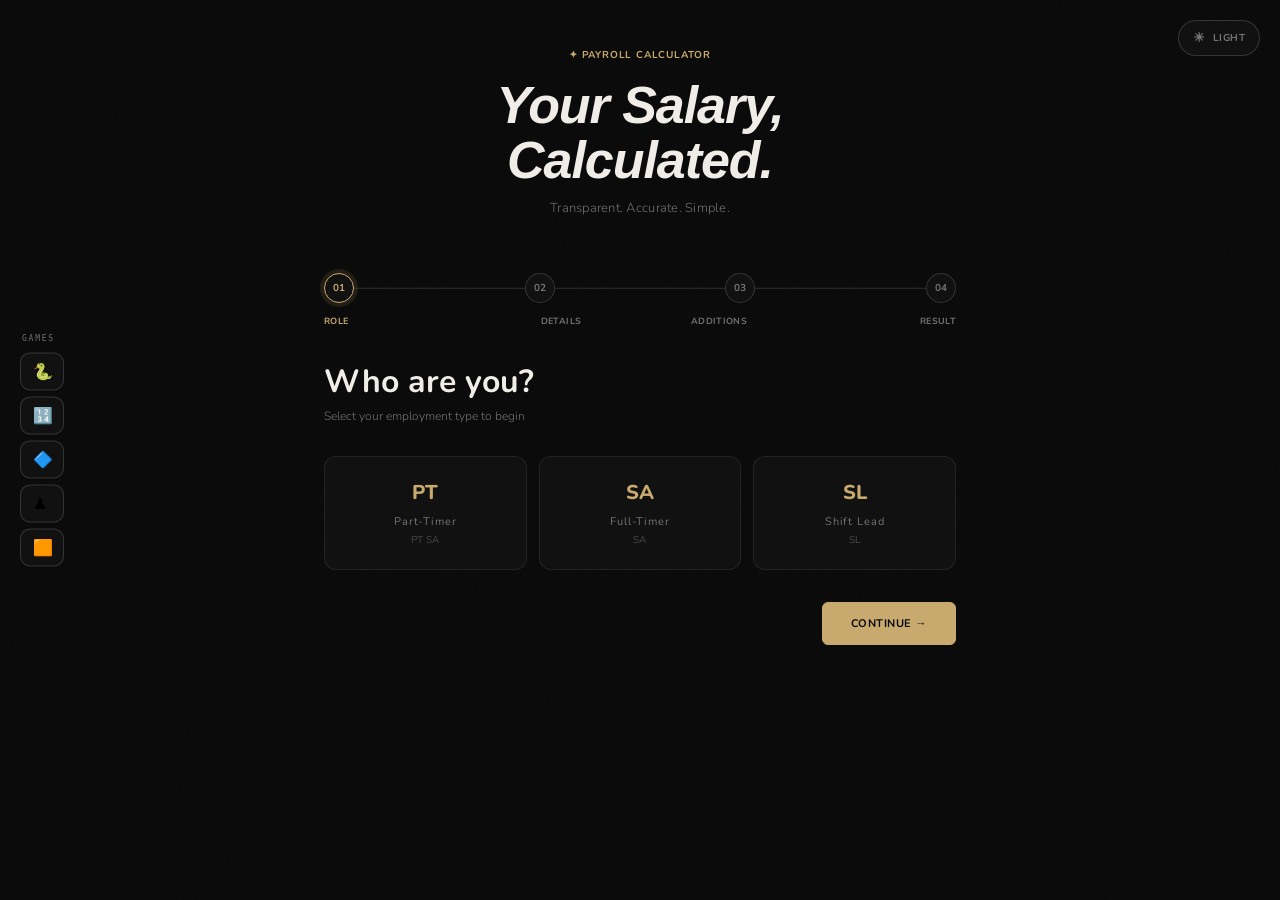
==== commit e93e7b2c: "BACK TO GOLD" ====
--- a/index.html
+++ b/index.html
@@ -240,7 +240,7 @@
 
   select {
     -webkit-appearance: none; appearance: none;
-    background-image: url("data:image/svg+xml,%3Csvg xmlns='http://www.w3.org/2000/svg' width='12' height='8' viewBox='0 0 12 8'%3E%3Cpath d='M1 1l5 5 5-5' stroke='%23009de0' stroke-width='1.5' fill='none' stroke-linecap='round'/%3E%3C/svg%3E");
+    background-image: url("data:image/svg+xml,%3Csvg xmlns='http://www.w3.org/2000/svg' width='12' height='8' viewBox='0 0 12 8'%3E%3Cpath d='M1 1l5 5 5-5' stroke='%23c8a96e' stroke-width='1.5' fill='none' stroke-linecap='round'/%3E%3C/svg%3E");
     background-repeat: no-repeat; background-position: right 14px center; cursor: pointer;
   }
   select option { background: var(--surface); }
@@ -525,16 +525,10 @@
         </div>
         <div class="field-group">
           <label class="field-label">Insurance Plan</label>
-          <div
-            class="toggle-row active"
-            id="insLRow"
-            onclick="selectInsPlan('L')"
-          >
+          <div class="toggle-row active" id="insLRow" onclick="selectInsPlan('L')">
             <div class="toggle-left">
               <span class="toggle-name">L Insurance</span
-              ><span class="toggle-meta"
-                >Covered by company · 0.00 GEL / month</span
-              >
+              ><span class="toggle-meta">Covered by company · 0.00 GEL / month</span>
             </div>
             <div class="ins-radio"></div>
           </div>
@@ -546,49 +540,25 @@
             <div class="ins-radio"></div>
           </div>
           <div class="ins-family-section" id="insFamilySection">
-            <label
-              class="field-label"
-              style="margin-bottom: 10px; padding-top: 4px"
-              >Family Coverage</label
-            >
-            <div
-              class="toggle-row active"
-              id="insNoFamilyRow"
-              onclick="selectInsFamilyAddon(null)"
-            >
+            <label class="field-label" style="margin-bottom:10px;padding-top:4px;">Family Coverage</label>
+            <div class="toggle-row active" id="insNoFamilyRow" onclick="selectInsFamilyAddon(null)">
               <div class="toggle-left">
                 <span class="toggle-name">Individual Only</span
-                ><span class="toggle-meta" id="insNoFamilyMeta"
-                  >No deduction</span
-                >
+                ><span class="toggle-meta" id="insNoFamilyMeta">No deduction</span>
               </div>
               <div class="ins-radio"></div>
             </div>
-            <div
-              class="toggle-row"
-              id="insTwoMemberRow"
-              onclick="selectInsFamilyAddon('two')"
-            >
+            <div class="toggle-row" id="insTwoMemberRow" onclick="selectInsFamilyAddon('two')">
               <div class="toggle-left">
-                <span class="toggle-name"
-                  >Monthly Insurance Premium Per Two-Member Family</span
-                ><span class="toggle-meta" id="insTwoMemberMeta"
-                  >−68.00 GEL / month</span
-                >
+                <span class="toggle-name">Monthly Insurance Premium Per Two-Member Family</span
+                ><span class="toggle-meta" id="insTwoMemberMeta">−68.00 GEL / month</span>
               </div>
               <div class="ins-radio"></div>
             </div>
-            <div
-              class="toggle-row"
-              id="insFullFamilyRow"
-              onclick="selectInsFamilyAddon('full')"
-            >
+            <div class="toggle-row" id="insFullFamilyRow" onclick="selectInsFamilyAddon('full')">
               <div class="toggle-left">
-                <span class="toggle-name"
-                  >Monthly Insurance Premium Per Family</span
-                ><span class="toggle-meta" id="insFullFamilyMeta"
-                  >−143.00 GEL / month</span
-                >
+                <span class="toggle-name">Monthly Insurance Premium Per Family</span
+                ><span class="toggle-meta" id="insFullFamilyMeta">−143.00 GEL / month</span>
               </div>
               <div class="ins-radio"></div>
             </div>
@@ -620,8 +590,7 @@
                   padding: 8px 4px;
                   background: var(--input-bg);
                   color: var(--text);
-                  font-family: &quot;Nunito&quot;, sans-serif;
-                  font-weight: 600;
+                  font-family: &quot;Nunito&quot;, sans-serif; font-weight: 600;
                   text-align: center;
                 "
               />
@@ -655,8 +624,7 @@
                   padding: 8px 4px;
                   background: var(--input-bg);
                   color: var(--text);
-                  font-family: &quot;Nunito&quot;, sans-serif;
-                  font-weight: 600;
+                  font-family: &quot;Nunito&quot;, sans-serif; font-weight: 600;
                   text-align: center;
                 "
                 onkeydown="handleSnapArrowKeys(event)"
@@ -689,8 +657,7 @@
                   padding: 8px 4px;
                   background: var(--input-bg);
                   color: var(--text);
-                  font-family: &quot;Nunito&quot;, sans-serif;
-                  font-weight: 600;
+                  font-family: &quot;Nunito&quot;, sans-serif; font-weight: 600;
                   text-align: center;
                 "
                 onkeydown="handleUnpaidLeavesArrowKeys(event)"
@@ -844,8 +811,8 @@
           : "LIGHT";
         // Update select SVG arrow color
         const arrow = isDark
-          ? "url(\"data:image/svg+xml,%3Csvg xmlns='http://www.w3.org/2000/svg' width='12' height='8' viewBox='0 0 12 8'%3E%3Cpath d='M1 1l5 5 5-5' stroke='%230085c0' stroke-width='1.5' fill='none' stroke-linecap='round'/%3E%3C/svg%3E\")"
-          : "url(\"data:image/svg+xml,%3Csvg xmlns='http://www.w3.org/2000/svg' width='12' height='8' viewBox='0 0 12 8'%3E%3Cpath d='M1 1l5 5 5-5' stroke='%23009de0' stroke-width='1.5' fill='none' stroke-linecap='round'/%3E%3C/svg%3E\")";
+          ? "url(\"data:image/svg+xml,%3Csvg xmlns='http://www.w3.org/2000/svg' width='12' height='8' viewBox='0 0 12 8'%3E%3Cpath d='M1 1l5 5 5-5' stroke='%239e7a3f' stroke-width='1.5' fill='none' stroke-linecap='round'/%3E%3C/svg%3E\")"
+          : "url(\"data:image/svg+xml,%3Csvg xmlns='http://www.w3.org/2000/svg' width='12' height='8' viewBox='0 0 12 8'%3E%3Cpath d='M1 1l5 5 5-5' stroke='%23c8a96e' stroke-width='1.5' fill='none' stroke-linecap='round'/%3E%3C/svg%3E\")";
         document
           .querySelectorAll("select")
           .forEach((s) => (s.style.backgroundImage = arrow));
--- a/styles.css
+++ b/styles.css
@@ -11,41 +11,41 @@
   --bg: #0a0a0a;
   --surface: #111111;
   --surface2: #181818;
-  --border: rgba(255, 255, 255, 0.07);
-  --border2: rgba(255, 255, 255, 0.13);
-  --text: #f0f0f0;
-  --muted: rgba(240, 240, 240, 0.42);
-  --accent: #009de0;
-  --accent-dim: rgba(0, 157, 224, 0.1);
-  --accent-border: rgba(0, 157, 224, 0.32);
-  --accent-text: #ffffff;
-  --danger: #ef4444;
-  --success: #22c55e;
-  --toggle-bg: #1e1e1e;
+  --border: rgba(255, 255, 255, 0.08);
+  --border2: rgba(255, 255, 255, 0.15);
+  --text: #f0ede8;
+  --muted: rgba(240, 237, 232, 0.45);
+  --accent: #c8a96e;
+  --accent-dim: rgba(200, 169, 110, 0.12);
+  --accent-border: rgba(200, 169, 110, 0.3);
+  --accent-text: #0a0a0a;
+  --danger: #e06060;
+  --success: #6ec88a;
+  --toggle-bg: #222;
   --input-bg: #111111;
-  --result-final-bg: #111111;
-  --result-final-border: rgba(0, 157, 224, 0.22);
+  --result-final-bg: #181818;
+  --result-final-border: rgba(200, 169, 110, 0.25);
 }
 
 /* ── LIGHT THEME ── */
 [data-theme="light"] {
-  --bg: #f5f7fa;
+  --bg: #f7f5f0;
   --surface: #ffffff;
-  --surface2: #edf2f7;
+  --surface2: #f0ede6;
   --border: rgba(0, 0, 0, 0.08);
-  --border2: rgba(0, 0, 0, 0.14);
-  --text: #0d1117;
-  --muted: rgba(13, 17, 23, 0.48);
-  --accent: #0085c0;
-  --accent-dim: rgba(0, 133, 192, 0.1);
-  --accent-border: rgba(0, 133, 192, 0.3);
+  --border2: rgba(0, 0, 0, 0.16);
+  --text: #1a1814;
+  --muted: rgba(26, 24, 20, 0.45);
+  --accent: #9e7a3f;
+  --accent-dim: rgba(158, 122, 63, 0.1);
+  --accent-border: rgba(158, 122, 63, 0.3);
   --accent-text: #ffffff;
-  --danger: #dc2626;
-  --success: #16a34a;
-  --toggle-bg: #e2e8f0;
+  --danger: #c0392b;
+  --success: #27704a;
+  --toggle-bg: #e8e4dc;
   --input-bg: #ffffff;
-  --result-final-bg: #eff8fd;
-  --result-final-border: rgba(0, 133, 192, 0.2);
+  --result-final-bg: #fdf9f2;
+  --result-final-border: rgba(158, 122, 63, 0.25);
 }
 
 html {
@@ -60,6 +60,17 @@
   transition:
     background 0.3s ease,
     color 0.3s ease;
+}
+
+/* grain overlay */
+body::before {
+  content: "";
+  position: fixed;
+  inset: 0;
+  pointer-events: none;
+  z-index: 0;
+  background-image: url("data:image/svg+xml,%3Csvg viewBox='0 0 256 256' xmlns='http://www.w3.org/2000/svg'%3E%3Cfilter id='noise'%3E%3CfeTurbulence type='fractalNoise' baseFrequency='0.9' numOctaves='4' stitchTiles='stitch'/%3E%3C/filter%3E%3Crect width='100%25' height='100%25' filter='url(%23noise)' opacity='0.035'/%3E%3C/svg%3E");
+  opacity: 0.5;
 }
 
 .app {
@@ -107,9 +118,9 @@
 }
 .header-eyebrow {
   font-family: "Nunito", sans-serif;
-  font-weight: 800;
-  font-size: 10px;
-  letter-spacing: 0.1em;
+  font-weight: 700;
+  font-size: 10px;
+  letter-spacing: 0.08em;
   color: var(--accent);
   text-transform: uppercase;
   margin-bottom: 16px;
@@ -117,16 +128,17 @@
 .header-title {
   font-family: "Nunito", sans-serif;
   font-size: 52px;
-  font-weight: 900;
+  font-weight: 800;
+  font-style: italic;
   line-height: 1.05;
   color: var(--text);
-  letter-spacing: -0.03em;
+  letter-spacing: -0.02em;
 }
 .header-subtitle {
   margin-top: 12px;
   font-size: 13px;
   color: var(--muted);
-  font-weight: 400;
+  font-weight: 300;
   letter-spacing: 0.02em;
 }
 
@@ -251,17 +263,16 @@
 .step-title {
   font-family: "Nunito", sans-serif;
   font-size: 32px;
-  font-weight: 800;
+  font-weight: 700;
   color: var(--text);
   margin-bottom: 6px;
   line-height: 1.2;
-  letter-spacing: -0.02em;
 }
 .step-hint {
-  font-size: 13px;
+  font-size: 12px;
   color: var(--muted);
   margin-bottom: 32px;
-  font-weight: 400;
+  font-weight: 300;
 }
 
 /* ── ROLE CARDS ── */
@@ -274,7 +285,7 @@
 .option-card {
   padding: 22px 16px;
   border: 1px solid var(--border);
-  border-radius: 16px;
+  border-radius: 12px;
   background: var(--surface);
   cursor: pointer;
   text-align: center;
@@ -292,7 +303,6 @@
 }
 .option-card:hover {
   border-color: var(--border2);
-  box-shadow: 0 4px 16px rgba(0, 0, 0, 0.12);
 }
 .option-card:hover::before {
   opacity: 0.6;
@@ -300,7 +310,6 @@
 .option-card.selected {
   border-color: var(--accent);
   background: var(--surface2);
-  box-shadow: 0 0 0 2px var(--accent-dim);
 }
 .option-card.selected::before {
   opacity: 1;
@@ -308,7 +317,7 @@
 .option-badge {
   font-family: "Nunito", sans-serif;
   font-size: 20px;
-  font-weight: 900;
+  font-weight: 800;
   color: var(--accent);
   display: block;
   margin-bottom: 8px;
@@ -316,9 +325,8 @@
 }
 .option-label {
   font-size: 11px;
-  font-weight: 700;
-  color: var(--muted);
-  letter-spacing: 0.04em;
+  color: var(--muted);
+  letter-spacing: 0.08em;
   position: relative;
 }
 .option-sublabel {
@@ -336,9 +344,9 @@
 }
 .field-label {
   font-family: "Nunito", sans-serif;
-  font-weight: 800;
-  font-size: 10px;
-  letter-spacing: 0.06em;
+  font-weight: 700;
+  font-size: 10px;
+  letter-spacing: 0.05em;
   color: var(--muted);
   text-transform: uppercase;
   display: block;
@@ -354,20 +362,17 @@
 select {
   background: var(--input-bg);
   border: 1px solid var(--border2);
-  border-radius: 12px;
+  border-radius: 6px;
   color: var(--text);
   font-family: "Nunito", sans-serif;
   font-size: 14px;
-  font-weight: 600;
-  padding: 11px 14px;
+  padding: 10px 14px;
   width: 100%;
   outline: none;
   transition:
     border-color 0.2s ease,
-    background 0.3s ease,
-    box-shadow 0.2s ease;
+    background 0.3s ease;
   -moz-appearance: textfield;
-  appearance: textfield;
 }
 input[type="number"]::-webkit-outer-spin-button,
 input[type="number"]::-webkit-inner-spin-button {
@@ -376,7 +381,6 @@
 input[type="number"]:focus,
 select:focus {
   border-color: var(--accent);
-  box-shadow: 0 0 0 3px var(--accent-dim);
 }
 input[type="number"]::placeholder {
   color: var(--muted);
@@ -386,7 +390,7 @@
 select {
   -webkit-appearance: none;
   appearance: none;
-  background-image: url("data:image/svg+xml,%3Csvg xmlns='http://www.w3.org/2000/svg' width='12' height='8' viewBox='0 0 12 8'%3E%3Cpath d='M1 1l5 5 5-5' stroke='%23009de0' stroke-width='1.5' fill='none' stroke-linecap='round'/%3E%3C/svg%3E");
+  background-image: url("data:image/svg+xml,%3Csvg xmlns='http://www.w3.org/2000/svg' width='12' height='8' viewBox='0 0 12 8'%3E%3Cpath d='M1 1l5 5 5-5' stroke='%23c8a96e' stroke-width='1.5' fill='none' stroke-linecap='round'/%3E%3C/svg%3E");
   background-repeat: no-repeat;
   background-position: right 14px center;
   cursor: pointer;
@@ -405,7 +409,7 @@
 .tier-btn {
   padding: 14px 10px;
   border: 1px solid var(--border);
-  border-radius: 14px;
+  border-radius: 8px;
   background: var(--surface);
   cursor: pointer;
   text-align: center;
@@ -418,16 +422,14 @@
 .tier-btn:hover {
   border-color: var(--border2);
   background: var(--surface2);
-  box-shadow: 0 2px 8px rgba(0, 0, 0, 0.1);
 }
 .tier-btn.active {
   border-color: var(--accent);
   background: var(--accent-dim);
-  box-shadow: 0 0 0 2px var(--accent-dim);
 }
 .tier-btn-name {
   font-family: "Nunito", sans-serif;
-  font-weight: 800;
+  font-weight: 700;
   font-size: 13px;
   color: var(--text);
   transition: color 0.2s ease;
@@ -452,11 +454,11 @@
 .month-btn {
   padding: 16px 6px;
   border: 1px solid var(--border);
-  border-radius: 12px;
-  background: var(--surface);
-  color: var(--muted);
-  font-family: "Nunito", sans-serif;
-  font-weight: 800;
+  border-radius: 8px;
+  background: var(--surface);
+  color: var(--muted);
+  font-family: "Nunito", sans-serif;
+  font-weight: 700;
   font-size: 11px;
   letter-spacing: 0.02em;
   text-align: center;
@@ -472,7 +474,6 @@
   border-color: var(--accent);
   color: var(--accent);
   background: var(--accent-dim);
-  box-shadow: 0 0 0 2px var(--accent-dim);
 }
 .month-btn .hours {
   display: block;
@@ -496,19 +497,17 @@
   justify-content: space-between;
   padding: 14px 16px;
   border: 1px solid var(--border);
-  border-radius: 14px;
+  border-radius: 6px;
   background: var(--surface);
   margin-bottom: 10px;
   cursor: pointer;
-  transition: all 0.2s ease;
+  transition: border-color 0.2s ease;
 }
 .toggle-row:hover {
   border-color: var(--border2);
-  background: var(--surface2);
 }
 .toggle-row.active {
   border-color: var(--accent-border);
-  background: var(--accent-dim);
 }
 .toggle-left {
   display: flex;
@@ -517,8 +516,8 @@
 }
 .toggle-name {
   font-size: 13px;
-  font-weight: 700;
   color: var(--text);
+  font-weight: 600;
 }
 .toggle-meta {
   font-size: 10px;
@@ -548,12 +547,12 @@
   transition: all 0.2s ease;
 }
 .toggle-row.active .toggle-switch {
-  background: var(--accent);
+  background: var(--accent-dim);
   border-color: var(--accent);
 }
 .toggle-row.active .toggle-switch::after {
   left: 18px;
-  background: #ffffff;
+  background: var(--accent);
 }
 
 /* ── ADDITIONS GRID ── */
@@ -566,17 +565,16 @@
 .addition-field {
   background: var(--surface);
   border: 1px solid var(--border);
-  border-radius: 14px;
+  border-radius: 6px;
   padding: 14px;
-  transition: all 0.2s ease;
+  transition: border-color 0.2s ease;
 }
 .addition-field:focus-within {
   border-color: var(--accent-border);
-  box-shadow: 0 0 0 3px var(--accent-dim);
 }
 .addition-field label {
   font-family: "Nunito", sans-serif;
-  font-weight: 800;
+  font-weight: 700;
   font-size: 9px;
   letter-spacing: 0.04em;
   color: var(--muted);
@@ -586,7 +584,7 @@
 }
 .addition-field .rate {
   font-size: 9px;
-  font-weight: 700;
+  font-weight: 600;
   color: var(--accent);
   font-family: "Nunito", sans-serif;
   margin-bottom: 8px;
@@ -597,7 +595,7 @@
   background: transparent;
   padding: 0;
   font-size: 16px;
-  font-weight: 400;
+  font-weight: 300;
   width: 100%;
 }
 .addition-field input:focus {
@@ -611,9 +609,9 @@
   align-items: center;
   gap: 8px;
   padding: 13px 28px;
-  border-radius: 100px;
-  font-family: "Nunito", sans-serif;
-  font-weight: 800;
+  border-radius: 6px;
+  font-family: "Nunito", sans-serif;
+  font-weight: 700;
   font-size: 11px;
   letter-spacing: 0.05em;
   text-transform: uppercase;
@@ -625,13 +623,13 @@
   background: var(--accent);
   border-color: var(--accent);
   color: var(--accent-text);
+  font-weight: 700;
 }
 .btn-primary:hover {
   opacity: 0.88;
-  box-shadow: 0 4px 16px rgba(0, 157, 224, 0.35);
 }
 .btn-primary:active {
-  transform: scale(0.97);
+  transform: scale(0.98);
 }
 .btn-ghost {
   background: transparent;
@@ -641,7 +639,6 @@
 .btn-ghost:hover {
   color: var(--text);
   border-color: var(--accent-border);
-  background: var(--accent-dim);
 }
 .btn-row {
   display: flex;
@@ -654,10 +651,9 @@
 .result-card {
   background: var(--surface);
   border: 1px solid var(--border);
-  border-radius: 20px;
+  border-radius: 12px;
   overflow: hidden;
   margin-bottom: 20px;
-  box-shadow: 0 8px 32px rgba(0, 0, 0, 0.12);
 }
 .result-header {
   padding: 24px 24px 20px;
@@ -668,9 +664,9 @@
 }
 .result-label {
   font-family: "Nunito", sans-serif;
-  font-weight: 800;
-  font-size: 10px;
-  letter-spacing: 0.08em;
+  font-weight: 700;
+  font-size: 10px;
+  letter-spacing: 0.05em;
   color: var(--muted);
   text-transform: uppercase;
   margin-bottom: 4px;
@@ -678,14 +674,16 @@
 .result-net-amount {
   font-family: "Nunito", sans-serif;
   font-size: 58px;
-  font-weight: 900;
+  font-weight: 800;
+  font-style: italic;
   color: var(--accent);
   line-height: 1;
-  letter-spacing: -0.03em;
+  letter-spacing: -0.02em;
 }
 .result-net-currency {
   font-size: 26px;
   margin-right: 3px;
+  font-style: normal;
 }
 .result-gross {
   font-family: "Nunito", sans-serif;
@@ -714,7 +712,7 @@
 }
 .result-row-val {
   font-family: "Nunito", sans-serif;
-  font-weight: 700;
+  font-weight: 600;
   font-size: 12px;
   color: var(--text);
 }
@@ -725,31 +723,32 @@
   color: var(--success);
 }
 
-/* Final amount row */
+/* Final amount row — styled to match the site */
 .result-final-row {
   margin-top: 12px;
   padding: 16px 20px;
   background: var(--result-final-bg);
   border: 1px solid var(--result-final-border);
-  border-radius: 14px;
+  border-radius: 8px;
   display: flex;
   justify-content: space-between;
   align-items: center;
 }
 .result-final-label {
   font-family: "Nunito", sans-serif;
-  font-weight: 800;
-  font-size: 10px;
-  letter-spacing: 0.08em;
+  font-weight: 700;
+  font-size: 10px;
+  letter-spacing: 0.05em;
   text-transform: uppercase;
   color: var(--muted);
 }
 .result-final-value {
   font-family: "Nunito", sans-serif;
   font-size: 28px;
-  font-weight: 900;
-  color: var(--accent);
-  letter-spacing: -0.02em;
+  font-weight: 700;
+  font-style: italic;
+  color: var(--accent);
+  letter-spacing: -0.01em;
 }
 
 /* ── CHIPS ── */
@@ -760,7 +759,7 @@
   margin-bottom: 24px;
 }
 .chip {
-  padding: 6px 14px;
+  padding: 6px 12px;
   border: 1px solid var(--border);
   border-radius: 100px;
   font-family: "Nunito", sans-serif;
@@ -780,7 +779,7 @@
 .payment-info {
   background: var(--surface2);
   border: 1px solid var(--border);
-  border-radius: 16px;
+  border-radius: 6px;
   padding: 16px 20px;
   display: flex;
   align-items: center;
@@ -794,9 +793,8 @@
 .payment-date {
   font-family: "Nunito", sans-serif;
   font-size: 22px;
-  font-weight: 800;
-  color: var(--accent);
-  letter-spacing: -0.01em;
+  font-weight: 700;
+  color: var(--accent);
 }
 .payment-desc {
   font-size: 11px;
@@ -808,15 +806,15 @@
 .edit-section {
   background: var(--surface);
   border: 1px solid var(--border);
-  border-radius: 20px;
+  border-radius: 12px;
   padding: 20px 24px;
   margin-bottom: 20px;
 }
 .edit-section-title {
   font-family: "Nunito", sans-serif;
-  font-weight: 800;
-  font-size: 10px;
-  letter-spacing: 0.08em;
+  font-weight: 700;
+  font-size: 10px;
+  letter-spacing: 0.05em;
   text-transform: uppercase;
   color: var(--muted);
   margin-bottom: 16px;
@@ -826,10 +824,9 @@
 .note-box {
   background: var(--accent-dim);
   border: 1px solid var(--accent-border);
-  border-radius: 14px;
+  border-radius: 6px;
   padding: 12px 16px;
   font-size: 11px;
-  font-weight: 600;
   color: var(--accent);
   margin-bottom: 20px;
   line-height: 1.6;
@@ -837,7 +834,7 @@
 
 .error {
   font-size: 11px;
-  font-weight: 700;
+  font-weight: 600;
   color: var(--danger);
   margin-top: 6px;
   font-family: "Nunito", sans-serif;
@@ -887,12 +884,12 @@
   width: 32px;
   height: 32px;
   border: 1px solid var(--border2);
-  border-radius: 10px;
+  border-radius: 6px;
   background: var(--surface);
   color: var(--text);
   font-family: "Nunito", sans-serif;
   font-size: 14px;
-  font-weight: 800;
+  font-weight: 700;
   cursor: pointer;
   transition: all 0.2s ease;
   display: flex;
@@ -903,7 +900,6 @@
 .fitpass-btn:hover {
   border-color: var(--accent-border);
   color: var(--accent);
-  background: var(--accent-dim);
 }
 .fitpass-btn:active {
   transform: scale(0.95);
